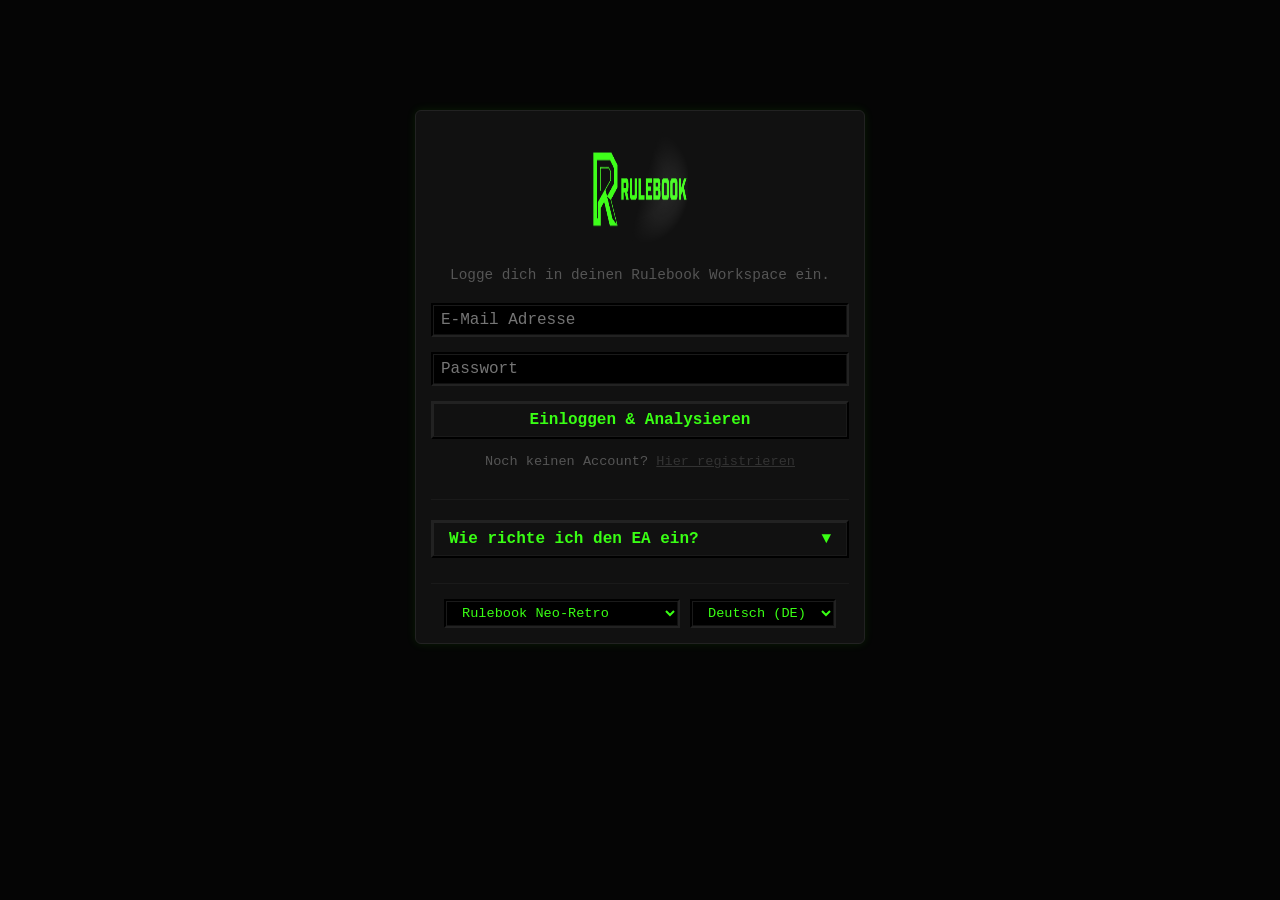
==== index.html @ 0ddef583 "Community Upgrade" ====
<!doctype html>
<html lang="en">
  <head>
    <meta charset="UTF-8" />
    <meta name="viewport" content="width=device-width, initial-scale=1.0" />
    <title>Rulebook AI - Dashboard</title>
    <link rel="icon" type="image/png" href="assets/rulebook_logo_quantum_small.png" />
    <link rel="stylesheet" href="style.css?v=6" />
    <link
      href="https://fonts.googleapis.com/css2?family=Inter:wght@300;400;600;700&display=swap"
      rel="stylesheet"
    />
    <link
      rel="stylesheet"
      href="https://cdn.jsdelivr.net/gh/lipis/flag-icons@7.0.0/css/flag-icons.min.css"
    />
    <script src="https://unpkg.com/@phosphor-icons/web"></script>
    <script src="https://cdn.jsdelivr.net/npm/chart.js"></script>
    <script src="https://cdn.jsdelivr.net/npm/hammerjs@2.0.8"></script>
    <script src="https://cdn.jsdelivr.net/npm/chartjs-plugin-zoom@2.0.1"></script>
  </head>

  <body>
    <div class="app-container">
      <!-- Master Account Login / Setup Screen -->
      <div id="login-screen" class="glass-panel active">
        <div class="logo">
          <img id="login-logo" src="logo.png" width="96" height="96" alt="Rulebook Logo" />
        </div>

        <div id="master-auth-forms">
          <!-- Login Form -->
          <div id="login-form-view">
            <p class="subtitle" data-i18n="master_login_sub">
              Login to your Rulebook Workspace.
            </p>
            <div class="input-group">
              <input
                type="email"
                id="login-email"
                placeholder="Email Address"
                data-i18n-placeholder="email_ph"
                autocomplete="email"
              />
              <input
                type="password"
                id="login-password"
                placeholder="Password"
                data-i18n-placeholder="password_ph"
                autocomplete="current-password"
              />
              <button id="master-login-btn" data-i18n="login_btn">
                Login to Workspace
              </button>
            </div>
            <p
              style="
                text-align: center;
                margin-top: 15px;
                font-size: 0.85rem;
                color: var(--text-muted);
              "
            >
              <span data-i18n="no_account">Don't have an account?</span>
              <a
                href="#"
                id="show-register-link"
                style="color: var(--primary-hover); text-decoration: underline"
                data-i18n="register_link"
                >Register here</a
              >
            </p>
          </div>

          <!-- Register Form -->
          <div id="register-form-view" class="hidden">
            <p class="subtitle" data-i18n="master_register_sub">
              Create your Rulebook Workspace.
            </p>
            <div class="input-group">
              <input
                type="email"
                id="reg-email"
                placeholder="Email Address"
                data-i18n-placeholder="email_ph"
                autocomplete="email"
              />
              <input
                type="password"
                id="reg-password"
                placeholder="Password"
                data-i18n-placeholder="password_ph"
                autocomplete="new-password"
              />
              <button id="master-register-btn" data-i18n="register_btn">
                Create Workspace
              </button>
            </div>
            <p
              style="
                text-align: center;
                margin-top: 15px;
                font-size: 0.85rem;
                color: var(--text-muted);
              "
            >
              <span data-i18n="have_account">Already have an account?</span>
              <a
                href="#"
                id="show-login-link"
                style="color: var(--primary-hover); text-decoration: underline"
                data-i18n="login_link"
                >Login here</a
              >
            </p>
          </div>

          <div id="login-error" class="error-msg hidden"></div>
        </div>

        <!-- Setup Guide Accordion -->
        <div
          class="setup-accordion"
          style="
            margin-top: 30px;
            text-align: left;
            border-top: 1px solid var(--border-dark);
            padding-top: 20px;
          "
        >
          <button
            type="button"
            id="setup-accordion-btn"
            class="secondary-btn"
            style="
              width: 100%;
              display: flex;
              justify-content: space-between;
              align-items: center;
            "
          >
            <span data-i18n="setup_btn">How to Setup & Get the EA</span>
            <span id="setup-caret">▼</span>
          </button>
          <div
            id="setup-accordion-content"
            class="hidden"
            style="
              margin-top: 15px;
              font-size: 0.9rem;
              color: var(--text-muted);
              line-height: 1.6;
              background: var(--input-bg);
              color: var(--input-text);
              padding: 15px;
              border: 2px solid var(--border-darker);
            "
          >
            <ol
              style="
                padding-left: 20px;
                margin-bottom: 20px;
                display: flex;
                flex-direction: column;
                gap: 8px;
              "
            >
              <li data-i18n="setup_step1">
                Download the Rulebook Exporter EA from MQL5 Market.
              </li>
              <li data-i18n="setup_step2">
                Attach it to ONE chart in your MetaTrader 5 terminal.
              </li>
              <li data-i18n="setup_step3">
                Enter your chosen Username & Password in the EA inputs and click
                OK.
              </li>
              <li data-i18n="setup_step4">
                Use the same credentials here to log in and analyze your
                performance!
              </li>
            </ol>
            <a
              href="https://www.mql5.com/en/market/product/186212?source=Site+Profile+Seller"
              target="_blank"
              class="primary-btn"
              style="
                text-decoration: none;
                display: flex;
                align-items: center;
                justify-content: center;
                width: 100%;
                box-sizing: border-box;
                gap: 8px;
              "
              data-i18n="mql5_link"
            >
              <i class="ph-fill ph-download-simple"></i> Get Rulebook on MQL5
            </a>
          </div>
        </div>

        <!-- Language Selector & Theme Selector at the bottom of login panel -->
        <div
          id="login-lang-container"
          style="
            margin-top: 25px;
            text-align: center;
            border-top: 1px solid var(--border-dark);
            padding-top: 15px;
            display: flex;
            justify-content: center;
            align-items: center;
            gap: 10px;
          "
        >
          <select
            class="theme-select profile-select"
            style="
              width: auto;
              padding: 4px 12px;
              font-size: 0.85rem;
              cursor: pointer;
            "
          >
            <option value="neo-retro">Rulebook Neo-Retro</option>
            <option value="win95">Windows 95 Classic</option>
            <option value="modern-dark">Modern Dark (Prop Firm)</option>
            <option value="modern-light">Modern Light</option>
            <option value="quantum">Quantum</option>
          </select>
          <select
            id="login-lang"
            class="profile-select"
            style="
              width: auto;
              padding: 4px 12px;
              font-size: 0.85rem;
              cursor: pointer;
            "
          >
            <option value="de">Deutsch (DE)</option>
            <option value="en">English (EN)</option>
            <option value="es">Español (ES)</option>
            <option value="tr">Türkçe (TR)</option>
          </select>
        </div>
      </div>

      <!-- Main Dashboard -->
      <div id="dashboard" class="dashboard hidden">
        <div class="dashboard-wrapper">
          <!-- Sidebar Navigation -->
          <aside class="sidebar glass-panel" id="sidebar">
            <div class="sidebar-header">
              <div class="logo-area">
                <img
                  src="assets/logo-purple-yellow.png"
                  alt="Rulebook Logo"
                  class="logo-expanded"
                />
                <img
                  src="assets/logo-purple-yellow-small.png"
                  alt="Rulebook Logo Small"
                  class="logo-collapsed"
                />
              </div>
              <button
                id="sidebar-toggle"
                class="sidebar-toggle-btn"
                title="Toggle Sidebar"
              >
                <i class="ph ph-bold ph-caret-double-left"></i>
              </button>
            </div>

            <nav class="sidebar-nav">
              <a
                href="#"
                class="sidebar-nav-item active"
                data-tab="tab-dashboard"
              >
                <i class="ph ph-chart-line"></i>
                <span class="nav-text" data-i18n="nav_dashboard"
                  >Dashboard</span
                >
              </a>
              <a href="#" class="sidebar-nav-item" data-tab="tab-journal">
                <i class="ph ph-calendar"></i>
                <span class="nav-text" data-i18n="nav_journal">Journal</span>
              </a>
              <a href="#" class="sidebar-nav-item" data-tab="tab-trades">
                <i class="ph ph-briefcase"></i>
                <span class="nav-text" data-i18n="nav_trades">Trades</span>
              </a>
              <a href="#" class="sidebar-nav-item" data-tab="tab-tags">
                <i class="ph ph-warning-octagon"></i>
                <span class="nav-text" data-i18n="nav_tags">Trading-Analyse</span>
              </a>
              <a href="#" class="sidebar-nav-item" data-tab="tab-calendar">
                <i class="ph ph-calendar-blank"></i>
                <span class="nav-text" data-i18n="nav_calendar">Calendar</span>
              </a>
              <a href="#" class="sidebar-nav-item" data-tab="tab-community" style="position: relative;">
                <i class="ph ph-users"></i>
                <span class="nav-text" data-i18n="nav_community"
                  >Community</span
                >
                <span id="sidebar-notification-dot" style="display: none; position: absolute; top: 6px; left: 22px; width: 8px; height: 8px; border-radius: 50%; background: #ef4444;"></span>
              </a>
              <a href="#" class="sidebar-nav-item" data-tab="tab-psychology">
                <i class="ph ph-lightbulb"></i>
                <span class="nav-text" data-i18n="nav_psychology">Psychologie</span>
              </a>
              <a href="#" class="sidebar-nav-item" data-tab="tab-coach">
                <i class="ph ph-brain"></i>
                <span class="nav-text" data-i18n="nav_coach">AI Coach</span>
              </a>
              <a href="#" class="sidebar-nav-item" data-tab="tab-prop">
                <i class="ph ph-trophy"></i>
                <span class="nav-text" data-i18n="nav_prop">Prop Challenge</span>
              </a>
            </nav>

            <div class="sidebar-footer">
              <!-- Account select -->
              <div class="sidebar-settings-group">
                <select
                  id="account-switcher"
                  class="profile-select"
                  style="padding: 6px"
                >
                  <!-- Options generated dynamically -->
                </select>
                <button
                  id="delete-account-btn"
                  class="secondary-btn"
                  style="
                    padding: 6px 10px;
                    border-color: #ef4444;
                    color: #ef4444;
                  "
                  title="Delete current account"
                >
                  🗑️
                </button>
              </div>

              <!-- Theme & Lang -->
              <div class="sidebar-settings-group">
                <select
                  class="theme-select profile-select"
                  style="padding: 6px"
                >
                  <option value="neo-retro">Neo-Retro</option>
                  <option value="win95">Win95 Classic</option>
                  <option value="modern-dark">Modern Dark</option>
                  <option value="modern-light">Modern Light</option>
                  <option value="quantum">Quantum</option>
                </select>
                <select
                  id="global-lang"
                  class="profile-select"
                  style="padding: 6px"
                >
                  <option value="de">DE</option>
                  <option value="en">EN</option>
                  <option value="tr">TR</option>
                  <option value="es">ES</option>
                </select>
              </div>

              <!-- Focus & Reset -->
              <div class="sidebar-settings-group">
                <button
                  id="focus-btn"
                  style="
                    flex: 1;
                    padding: 5px;
                    border: 1px solid rgba(168, 85, 247, 0.2);
                    background: transparent;
                    color: #a855f7;
                    border-radius: 4px;
                    display: flex;
                    align-items: center;
                    justify-content: center;
                    gap: 4px;
                    cursor: pointer;
                    font-size: 0.75rem;
                    box-shadow: none;
                  "
                  title="Focus Mode"
                >
                  <i class="ph ph-sparkle"></i>
                  <span class="sidebar-btn-text" data-i18n="focus_btn"
                    >Focus Mode</span
                  >
                </button>
                <button
                  id="reset-btn"
                  style="
                    flex: 1;
                    padding: 5px;
                    border: 1px solid rgba(239, 68, 68, 0.2);
                    background: transparent;
                    color: #ef4444;
                    border-radius: 4px;
                    display: flex;
                    align-items: center;
                    justify-content: center;
                    gap: 4px;
                    cursor: pointer;
                    font-size: 0.75rem;
                    box-shadow: none;
                  "
                  title="Reset Dashboard"
                >
                  <i class="ph ph-warning"></i>
                  <span class="sidebar-btn-text" data-i18n="reset_btn"
                    >Reset</span
                  >
                </button>
              </div>

              <button
                id="logout-btn"
                class="secondary-btn sidebar-logout"
                style="
                  display: flex;
                  align-items: center;
                  justify-content: center;
                  gap: 8px;
                "
              >
                <i class="ph ph-plugs"></i>
                <span class="logout-text" data-i18n="disconnect_btn"
                  >Logout</span
                >
              </button>
            </div>
          </aside>

          <!-- Main Content Area -->
          <div class="main-content" id="main-content">
            <header class="top-bar">
              <div class="top-bar-left">
                <!-- Timeframe Filter -->
                <div
                  class="filter-group"
                  id="timeframe-filters"
                  style="margin-bottom: 0"
                >
                  <button
                    class="filter-btn"
                    data-timeframe="today"
                    data-i18n="filter_today"
                  >
                    Heute
                  </button>
                  <button
                    class="filter-btn"
                    data-timeframe="yesterday"
                    data-i18n="filter_yesterday"
                  >
                    Gestern
                  </button>
                  <button
                    class="filter-btn"
                    data-timeframe="week"
                    data-i18n="filter_week"
                  >
                    Diese Woche
                  </button>
                  <button
                    class="filter-btn active"
                    data-timeframe="month"
                    data-i18n="filter_month"
                  >
                    Diesen Monat
                  </button>
                </div>

                <select
                  id="month-selector"
                  class="profile-select"
                  style="width: auto; padding: 6px 10px"
                >
                  <!-- Options generated dynamically -->
                </select>
              </div>

              <div class="top-bar-right">
                <button
                  id="focus-btn-exit"
                  class="secondary-btn"
                  style="
                    display: none;
                    padding: 6px 12px;
                    border-color: #a855f7;
                    color: #a855f7;
                  "
                >
                  <i class="ph ph-sparkle"></i>
                  <span data-i18n="focus_btn">Focus Mode</span>
                </button>
              </div>
            </header>

            <!-- News Ticker (Focus Mode) -->
            <div id="news-ticker-panel" class="news-ticker-panel">
              <div class="news-ticker-title" style="display: flex; align-items: center; justify-content: space-between; gap: 10px;">
                <div style="display: flex; align-items: center; gap: 8px;">
                  <i class="ph ph-globe-hemisphere-west"></i>
                  <span data-i18n="ticker_title">Market Ticker</span>
                </div>
                <i class="ph ph-faders" id="ticker-filter-btn" style="cursor: pointer; font-size: 1.1rem; color: var(--text-muted); transition: color 0.3s;" title="Ticker Settings" onmouseover="this.style.color='var(--text-main)'" onmouseout="this.style.color='var(--text-muted)'"></i>
              </div>
              <div
                style="
                  flex: 1;
                  min-width: 0;
                  overflow: hidden;
                  display: flex;
                  align-items: center;
                "
              >
                <div class="news-ticker-content" id="news-ticker-content">
                  <!-- Populated by JS -->
                </div>
              </div>
            </div>

            <!-- Focus Mode KPIs (Visible only in Focus Mode) -->
            <div class="kpi-row focus-only" id="focus-kpi-row">
              <div class="kpi-card glass-panel">
                <h3 data-i18n="kpi_hold_win" style="font-size: 0.85rem">
                  Avg Hold (Win)
                </h3>
                <p
                  id="focus-kpi-hold-win"
                  class="kpi-value positive"
                  style="font-size: 1.2rem"
                >
                  0m
                </p>
              </div>
              <div class="kpi-card glass-panel">
                <h3 data-i18n="kpi_hold_loss" style="font-size: 0.85rem">
                  Avg Hold (Loss)
                </h3>
                <p
                  id="focus-kpi-hold-loss"
                  class="kpi-value negative"
                  style="font-size: 1.2rem"
                >
                  0m
                </p>
              </div>
              <div class="kpi-card glass-panel">
                <h3 data-i18n="kpi_avg_win" style="font-size: 0.85rem">
                  Avg Win
                </h3>
                <p
                  id="focus-kpi-avg-win"
                  class="kpi-value positive"
                  style="font-size: 1.2rem"
                >
                  $0.00
                </p>
              </div>
              <div class="kpi-card glass-panel">
                <h3 data-i18n="kpi_avg_loss" style="font-size: 0.85rem">
                  Avg Loss
                </h3>
                <p
                  id="focus-kpi-avg-loss"
                  class="kpi-value negative"
                  style="font-size: 1.2rem"
                >
                  $0.00
                </p>
              </div>
              <div
                class="kpi-card glass-panel"
                style="
                  display: flex;
                  flex-direction: column;
                  justify-content: center;
                "
              >
                <h3 style="font-size: 0.9rem; color: var(--success)">
                  <i class="ph ph-trend-up"></i>
                  <span data-i18n="kpi_best_day">Best Day</span>
                </h3>
                <p
                  id="focus-kpi-best-day"
                  class="kpi-value positive"
                  style="font-size: 1.2rem; margin: 0"
                >
                  -
                </p>
              </div>
              <div
                class="kpi-card glass-panel"
                style="
                  display: flex;
                  flex-direction: column;
                  justify-content: center;
                "
              >
                <h3 style="font-size: 0.9rem; color: var(--danger)">
                  <i class="ph ph-trend-down"></i>
                  <span data-i18n="kpi_worst_day">Worst Day</span>
                </h3>
                <p
                  id="focus-kpi-worst-day"
                  class="kpi-value negative"
                  style="font-size: 1.2rem; margin: 0"
                >
                  -
                </p>
              </div>
            </div>

            <div class="tab-container">
              <!-- TAB: DASHBOARD -->
              <div id="tab-dashboard" class="tab-content active">
                <div class="dashboard-grid">
                  <!-- KPIs Row 1 -->
                  <div class="kpi-row">
                    <div class="kpi-card glass-panel">
                      <h3 data-i18n="kpi_profit">Net Profit</h3>
                      <p id="kpi-profit" class="kpi-value positive">$0.00</p>
                    </div>
                    <div class="kpi-card glass-panel">
                      <h3 data-i18n="kpi_gain">Gain %</h3>
                      <p id="kpi-gain" class="kpi-value positive">0.00%</p>
                    </div>
                    <div class="kpi-card glass-panel">
                      <h3 data-i18n="kpi_winrate">Win Rate</h3>
                      <p id="kpi-winrate" class="kpi-value">0%</p>
                    </div>
                    <div class="kpi-card glass-panel">
                      <h3 data-i18n="kpi_trades">Total Trades</h3>
                      <p id="kpi-trades" class="kpi-value">0</p>
                    </div>
                    <div class="kpi-card glass-panel">
                      <h3 data-i18n="kpi_pf">Profit Factor</h3>
                      <p id="kpi-pf" class="kpi-value">0.00</p>
                    </div>
                    <div class="kpi-card glass-panel">
                      <h3 data-i18n="kpi_avg_win_loss">Ø Gewinn / Verlust</h3>
                      <p class="kpi-value" style="display: flex; gap: 6px; justify-content: center; flex-wrap: wrap;">
                        <span id="kpi-avg-win" class="positive">$0.00</span>
                        <span style="color: var(--text-muted); font-weight: normal;">/</span>
                        <span id="kpi-avg-loss" class="negative">$0.00</span>
                      </p>
                    </div>
                    <div class="kpi-card glass-panel">
                      <h3 data-i18n="kpi_drawdown">Max Drawdown</h3>
                      <p id="kpi-drawdown" class="kpi-value negative">$0.00</p>
                    </div>
                  </div>
                  <!-- KPIs Row 2 -->
                  <div class="kpi-row">
                    <div class="kpi-card glass-panel">
                      <h3 data-i18n="kpi_edge" style="font-size: 0.85rem">
                        Long vs. Short
                      </h3>
                      <p
                        id="kpi-edge"
                        class="kpi-value"
                        style="font-size: 1.2rem"
                      >
                        -
                      </p>
                    </div>
                    <div class="kpi-card glass-panel">
                      <h3 data-i18n="kpi_hold_win" style="font-size: 0.85rem">
                        Avg Hold (Win)
                      </h3>
                      <p
                        id="kpi-hold-win"
                        class="kpi-value positive"
                        style="font-size: 1.2rem"
                      >
                        0m
                      </p>
                    </div>
                    <div class="kpi-card glass-panel">
                      <h3 data-i18n="kpi_hold_loss" style="font-size: 0.85rem">
                        Avg Hold (Loss)
                      </h3>
                      <p
                        id="kpi-hold-loss"
                        class="kpi-value negative"
                        style="font-size: 1.2rem"
                      >
                        0m
                      </p>
                    </div>
                    <div
                      class="kpi-card glass-panel"
                      style="
                        display: flex;
                        flex-direction: column;
                        justify-content: center;
                      "
                    >
                      <h3 style="font-size: 0.9rem; color: var(--success)">
                        <i class="ph ph-trend-up"></i>
                        <span data-i18n="kpi_best_day">Best Day</span>
                      </h3>
                      <p
                        id="kpi-best-day"
                        class="kpi-value positive"
                        style="font-size: 1.2rem; margin: 0"
                      >
                        -
                      </p>
                    </div>
                    <div
                      class="kpi-card glass-panel"
                      style="
                        display: flex;
                        flex-direction: column;
                        justify-content: center;
                      "
                    >
                      <h3 style="font-size: 0.9rem; color: var(--danger)">
                        <i class="ph ph-trend-down"></i>
                        <span data-i18n="kpi_worst_day">Worst Day</span>
                      </h3>
                      <p
                        id="kpi-worst-day"
                        class="kpi-value negative"
                        style="font-size: 1.2rem; margin: 0"
                      >
                        -
                      </p>
                    </div>
                    <div class="kpi-card glass-panel">
                      <h3 data-i18n="kpi_sl_shift" style="font-size: 0.85rem">
                        SL-Verschiebung
                      </h3>
                      <p
                        id="kpi-sl-shift"
                        class="kpi-value"
                        style="font-size: 1.2rem"
                      >
                        0
                      </p>
                    </div>
                    <div
                      class="kpi-card glass-panel"
                      style="
                        display: flex;
                        flex-direction: column;
                        justify-content: center;
                        position: relative;
                      "
                      title="Revenge Trades (< 15 mins nach Verlust)"
                    >
                      <h3 style="font-size: 0.9rem; color: #ef4444">
                        <i class="ph ph-fire"></i>
                        <span data-i18n="tilt_title">Tilt-Meter</span>
                      </h3>
                      <p
                        id="kpi-revenge"
                        class="kpi-value negative"
                        style="font-size: 1.2rem; margin: 0; color: #ef4444;"
                      >
                        0
                      </p>
                      <p id="kpi-discipline" style="font-size: 0.75rem; color: #10b981; margin: 5px 0 0 0;">
                        Disziplin: 100%
                      </p>
                    </div>
                  </div>
                  <!-- Market Time Zone View -->
                  <div class="glass-panel" style="margin-bottom: 20px">
                    <div
                      style="
                        display: flex;
                        justify-content: space-between;
                        align-items: center;
                        margin-bottom: 12px;
                      "
                    >
                      <h3
                        style="
                          margin: 0;
                          font-size: 0.95rem;
                          display: flex;
                          align-items: center;
                          gap: 8px;
                        "
                      >
                        <i class="ph ph-clock"></i>
                        <span>Market Sessions & Timezones</span>
                      </h3>
                      <span
                        id="utc-clock-label"
                        style="
                          font-size: 0.8rem;
                          color: var(--text-muted);
                          font-family: monospace;
                        "
                        >Local: --:--:--</span
                      >
                    </div>
                    <div
                      class="market-sessions-grid"
                      id="market-sessions-container"
                    >
                      <!-- Populated dynamically by JS -->
                    </div>
                  </div>

                  <!-- Weekly AI Report -->
                  <div
                    id="weekly-report-panel"
                    class="glass-panel"
                    style="padding: 20px; margin-bottom: 20px; display: none;"
                  >
                    <div
                      style="display: flex; align-items: center; justify-content: space-between; margin-bottom: 8px; flex-wrap: wrap; gap: 8px;"
                    >
                      <h3 style="margin: 0; display: flex; align-items: center; gap: 8px;">
                        <i class="ph ph-sparkle" style="color: var(--accent-color);"></i>
                        <span data-i18n="weekly_report_title">Dein Wochenrückblick</span>
                      </h3>
                      <div style="display: flex; align-items: center; gap: 10px;">
                        <span id="weekly-report-meta" style="font-size: 0.78rem; color: var(--text-muted);"></span>
                        <button
                          id="weekly-report-regen-btn"
                          class="secondary-btn"
                          style="padding: 4px 10px; font-size: 0.78rem;"
                          data-i18n="weekly_report_regen_btn"
                        >
                          <i class="ph ph-arrow-clockwise"></i> Neu generieren
                        </button>
                      </div>
                    </div>
                    <p id="weekly-report-text" style="font-size: 0.92rem; color: var(--text-main); line-height: 1.6; margin: 0;"></p>
                  </div>

                  <!-- Automatic News Correlation -->
                  <div
                    id="news-correlation-panel"
                    class="glass-panel"
                    style="padding: 20px; margin-bottom: 20px; display: none;"
                  >
                    <h3 style="margin-bottom: 8px; display: flex; align-items: center; gap: 8px;">
                      <i class="ph ph-newspaper" style="color: var(--accent-color);"></i>
                      <span data-i18n="news_corr_title">News-Korrelation</span>
                    </h3>
                    <p id="news-correlation-text" style="font-size: 0.92rem; color: var(--text-main); line-height: 1.6; margin: 0;"></p>
                  </div>

                  <!-- Data Row 1 (Charts) -->
                  <div
                    id="equity-curve-row"
                    style="
                      display: grid;
                      grid-template-columns: 1fr;
                      gap: 20px;
                      margin-bottom: 20px;
                    "
                    class="charts-row"
                  >
                    <!-- Main Chart -->
                    <div
                      class="chart-container glass-panel"
                      style="margin-bottom: 0"
                    >
                      <h3 data-i18n="chart_title">Equity Curve</h3>
                      <div
                        style="position: relative; width: 100%; height: 350px"
                      >
                        <canvas id="equityChart"></canvas>
                      </div>
                    </div>
                  </div>
                  <!-- Data Row 2 (Analysis) -->
                  <div
                    id="analysis-row"
                    style="
                      display: grid;
                      grid-template-columns: 2fr 1.5fr 1fr;
                      gap: 20px;
                      margin-bottom: 20px;
                    "
                    class="charts-row"
                  >
                    <!-- Profit Heatmap -->
                    <div
                      class="glass-panel heatmap-container"
                      style="padding: 20px; margin-bottom: 0"
                    >
                      <h3 style="margin-bottom: 5px">
                        <i class="ph ph-map-trifold"></i>
                        <span data-i18n="heatmap_title">Profit Heatmap</span>
                      </h3>
                      <p
                        style="
                          font-size: 0.85rem;
                          color: var(--text-muted);
                          margin-bottom: 15px;
                        "
                        data-i18n="heatmap_sub"
                      >
                        Wann verdienst du am meisten?
                      </p>
                      <div id="heatmap-grid" class="heatmap-grid">
                        <!-- JS will populate this -->
                      </div>
                    </div>

                    <!-- Symbol Performance -->
                    <div
                      class="chart-container glass-panel"
                      style="margin-bottom: 0"
                    >
                      <h3 data-i18n="chart_symbols" style="margin-bottom: 15px">
                        <i class="ph ph-pie-chart"></i> Symbol Performance
                      </h3>
                      <div
                        style="position: relative; width: 100%; height: 350px"
                      >
                        <canvas id="symbolChart"></canvas>
                      </div>
                    </div>

                    <!-- Tilt-Meter & Kill-Switch -->
                    <div
                      class="glass-panel"
                      style="
                        padding: 20px;
                        display: flex;
                        flex-direction: column;
                        gap: 20px;
                        margin-bottom: 0;
                      "
                    >
                      <div>
                        <h3 style="color: #f59e0b; margin-bottom: 5px">
                          <i class="ph ph-shield-check"></i>
                          <span data-i18n="killswitch_title">Kill-Switch</span>
                        </h3>
                        <p
                          style="
                            font-size: 0.85rem;
                            color: var(--text-muted);
                            margin-bottom: 10px;
                          "
                          data-i18n="killswitch_sub"
                        >
                          EA blockiert Trades bei Tagesverlust-Limit
                        </p>
                        <div
                          style="display: flex; align-items: center; gap: 15px"
                        >
                          <label class="switch">
                            <input type="checkbox" id="kill-switch-toggle" />
                            <span class="slider round"></span>
                          </label>
                          <div
                            style="display: flex; align-items: center; gap: 5px"
                          >
                            <span
                              style="font-size: 0.9rem"
                              data-i18n="limit_lbl"
                              >Limit: €</span
                            >
                            <input
                              type="number"
                              id="kill-switch-limit"
                              class="profile-select"
                              style="width: 80px; padding: 5px"
                              value="150"
                              min="0"
                            />
                          </div>
                        </div>

                        <div style="margin-top: 15px;">
                          <button
                            id="kill-switch-save"
                            class="secondary-btn"
                            style="padding: 5px 10px; font-size: 0.8rem"
                            data-i18n="save_btn"
                          >
                            Save
                          </button>
                        </div>
                      </div>
                    </div>
                  </div>
                  <!-- Strategy Definitions Panel -->
                  <div
                    class="glass-panel"
                    style="margin-bottom: 20px"
                    id="strategy-definitions-panel"
                  >
                    <div
                      style="
                        display: flex;
                        align-items: center;
                        justify-content: space-between;
                        margin-bottom: 15px;
                      "
                    >
                      <h3
                        style="
                          margin: 0;
                          display: flex;
                          align-items: center;
                          gap: 8px;
                        "
                      >
                        <i class="ph ph-compass"></i>
                        <span data-i18n="strategy_title"
                          >STRATEGY DEFINITIONS // SYSTEMS</span
                        >
                      </h3>
                      <button
                        id="add-strategy-btn"
                        class="secondary-btn"
                        style="
                          padding: 6px 14px;
                          font-size: 0.8rem;
                          display: flex;
                          align-items: center;
                          gap: 6px;
                        "
                      >
                        <i class="ph ph-plus"></i>
                        <span data-i18n="strategy_add_btn">+ NEW STRATEGY</span>
                      </button>
                    </div>
                    <div
                      id="strategy-cards-container"
                      style="
                        display: flex;
                        flex-wrap: wrap;
                        gap: 15px;
                        align-items: flex-start;
                        min-height: 60px;
                      "
                    >
                      <!-- Populated by JS -->
                    </div>
                  </div>
                  <!-- Strategy Performance Panel -->
                  <div
                    class="glass-panel"
                    style="margin-bottom: 20px"
                    id="strategy-performance-panel"
                  >
                    <h3
                      style="
                        margin-bottom: 15px;
                        display: flex;
                        align-items: center;
                        gap: 8px;
                      "
                    >
                      <i class="ph ph-chart-bar"></i>
                      <span data-i18n="strategy_perf_title"
                        >STRATEGY PERFORMANCE</span
                      >
                    </h3>
                    <div
                      id="strategy-perf-container"
                      style="
                        display: grid;
                        grid-template-columns: repeat(
                          auto-fill,
                          minmax(200px, 1fr)
                        );
                        gap: 12px;
                      "
                    >
                      <!-- Populated by JS -->
                    </div>
                  </div>
                </div>
              </div>

              <!-- TAB: JOURNAL -->
              <div id="tab-journal" class="tab-content">
                <div class="dashboard-grid">
                  <!-- Data Row 4 (Calendar & Monthly) -->
                  <div
                    id="calendar-monthly-row"
                    style="
                      display: grid;
                      grid-template-columns: 1fr 1fr;
                      gap: 20px;
                      margin-bottom: 20px;
                    "
                    class="charts-row"
                  >
                    <!-- Daily Performance Calendar -->
                    <div class="glass-panel" style="margin-bottom: 0">
                      <div
                        style="
                          display: flex;
                          justify-content: space-between;
                          margin-bottom: 15px;
                          align-items: center;
                        "
                      >
                        <h3 style="margin: 0">
                          <i class="ph ph-calendar"></i>
                          <span data-i18n="daily_perf_title"
                            >DAILY PERFORMANCE</span
                          >
                        </h3>
                      </div>
                      <div
                        style="
                          text-align: center;
                          margin-bottom: 15px;
                          font-weight: bold;
                          font-size: 1.1rem;
                          letter-spacing: 1px;
                          text-transform: uppercase;
                        "
                        id="cal-month-title"
                      >
                        MONTH 202X
                      </div>
                      <div id="daily-calendar-container">
                        <!-- JS will populate -->
                      </div>
                    </div>

                    <!-- Monthly Overview -->
                    <div class="glass-panel" style="margin-bottom: 0">
                      <div
                        style="
                          display: flex;
                          justify-content: space-between;
                          margin-bottom: 15px;
                          align-items: center;
                        "
                      >
                        <h3 style="margin: 0">
                          <i class="ph ph-calendar-blank"></i>
                          <span data-i18n="monthly_over_title"
                            >MONTHLY OVERVIEW</span
                          >
                        </h3>
                      </div>
                      <div
                        id="monthly-overview-container"
                        style="
                          overflow: hidden;
                          height: 460px;
                          padding-right: 5px;
                        "
                      >
                        <!-- JS will populate -->
                      </div>
                    </div>
                  </div>

                  <!-- Mood vs Performance -->
                  <div
                    id="mood-perf-panel"
                    class="glass-panel"
                    style="margin-bottom: 20px; display: none;"
                  >
                    <h3 style="margin-bottom: 15px;">
                      <i class="ph ph-brain"></i>
                      <span data-i18n="mood_perf_title">Stimmung &amp; Performance</span>
                    </h3>
                    <p style="font-size: 0.82rem; color: var(--text-muted); margin-bottom: 12px;" data-i18n="mood_perf_sub">
                      Durchschnittliches Tagesergebnis, aufgeschlüsselt nach der Stimmung, die du im Mental Journal eingetragen hast.
                    </p>
                    <div id="mood-perf-list"></div>
                  </div>

                  <!-- Daily Stats Table -->
                  <div
                    id="daily-stats-panel"
                    class="glass-panel table-container"
                    style="margin-bottom: 20px"
                  >
                    <h3
                      style="
                        margin-bottom: 15px;
                        display: flex;
                        align-items: center;
                        gap: 8px;
                      "
                    >
                      <i class="ph ph-calendar-check"></i>
                      <span data-i18n="daily_stats_title"
                        >Daily Statistics</span
                      >
                    </h3>
                    <div style="overflow-x: auto">
                      <table
                        id="daily-stats-table"
                        style="
                          width: 100%;
                          text-align: left;
                          white-space: nowrap;
                        "
                      >
                        <thead>
                          <tr>
                            <th data-i18n="th_date">Date</th>
                            <th data-i18n="th_profit">Profit</th>
                            <th data-i18n="th_gain">% Gain</th>
                            <th data-i18n="th_pf">Profit Factor</th>
                            <th data-i18n="th_trades">Trades</th>
                            <th data-i18n="th_winrate">Win Rate</th>
                            <th data-i18n="th_avg_win">Avg Win</th>
                            <th data-i18n="th_avg_loss">Avg Loss</th>
                            <th data-i18n="th_max_win">Max Win</th>
                            <th data-i18n="th_max_loss">Max Loss</th>
                            <th data-i18n="th_commission">Commission</th>
                            <th data-i18n="th_ls">L / S</th>
                            <th
                              data-i18n="th_journal"
                              style="text-align: center"
                            >
                              Journal
                            </th>
                          </tr>
                        </thead>
                        <tbody>
                          <!-- Populated by JS -->
                        </tbody>
                      </table>
                    </div>
                  </div>
                </div>
              </div>

              <!-- TAB: TRADES -->
              <div id="tab-trades" class="tab-content">
                <div class="dashboard-grid">
                  <!-- Recent Trades Table -->
                  <div
                    id="recent-trades-panel"
                    class="glass-panel table-container"
                    style="margin-bottom: 20px"
                  >
                    <div
                      style="
                        display: flex;
                        justify-content: space-between;
                        align-items: center;
                        margin-bottom: 15px;
                        flex-wrap: wrap;
                        gap: 10px;
                      "
                    >
                      <h3
                        style="
                          margin: 0;
                          display: flex;
                          align-items: center;
                          gap: 8px;
                        "
                      >
                        <i class="ph ph-list-dashes"></i>
                        <span data-i18n="trades_title"
                          >Recent Trades &amp; Tags</span
                        >
                      </h3>
                      <div
                        id="trades-pagination"
                        style="display: flex; gap: 5px; align-items: center"
                      ></div>
                      <div
                        style="display: flex; align-items: center; gap: 10px"
                      >
                        <span
                          id="trades-selected-date-label"
                          style="
                            font-size: 0.85rem;
                            color: var(--text-muted);
                            display: none;
                          "
                        ></span>
                        <select
                          id="trades-limit-select"
                          class="profile-select"
                          style="
                            width: auto;
                            padding: 5px 10px;
                            font-size: 0.85rem;
                            height: 32px;
                          "
                        >
                          <option value="10">10</option>
                          <option value="12">12</option>
                          <option value="25">25</option>
                          <option value="50">50</option>
                          <option value="100">100</option>
                        </select>
                        <button
                          id="trades-calendar-btn"
                          class="secondary-btn"
                          style="
                            padding: 5px 12px;
                            font-size: 0.85rem;
                            display: flex;
                            align-items: center;
                            gap: 6px;
                          "
                        >
                          <i class="ph ph-calendar-dots"></i>
                          <span data-i18n="filter_date_lbl">Filter Tag</span>
                        </button>
                        <button
                          id="clear-trades-date-btn"
                          class="secondary-btn"
                          style="
                            padding: 5px 10px;
                            font-size: 0.8rem;
                            display: none;
                            align-items: center;
                            gap: 5px;
                          "
                        >
                          <i class="ph ph-x"></i>
                          <span data-i18n="clear_btn">Reset</span>
                        </button>
                      </div>
                    </div>

                    <table
                      id="trades-table"
                      style="width: 100%; text-align: left"
                    >
                      <thead
                        style="
                          border-bottom: 1px solid rgba(255, 255, 255, 0.1);
                        "
                      >
                        <tr>
                          <th style="padding: 10px 8px; text-align: left; font-weight: bold;" data-i18n="th_date">Datum</th>
                          <th style="padding: 10px 8px; text-align: left; font-weight: bold;" data-i18n="th_symbol">Symbol</th>
                          <th style="padding: 10px 8px; text-align: left; font-weight: bold;" data-i18n="th_side">Side</th>
                          <th style="padding: 10px 6px; text-align: center; font-weight: bold; width: 100px; white-space: nowrap;" data-i18n="th_sl_widening">SL-Verschiebung</th>
                          <th style="padding: 10px 8px; text-align: left; font-weight: bold;" data-i18n="th_profit">Profit</th>
                          <th style="padding: 10px 8px; text-align: left; font-weight: bold;" data-i18n="th_commission">Commission</th>
                          <th style="padding: 10px 8px; text-align: left; font-weight: bold;" data-i18n="th_close">Close Time</th>
                          <th style="padding: 10px 8px; text-align: left; font-weight: bold;" data-i18n="th_strategy">Strategy</th>
                          <th style="padding: 10px 8px; text-align: left; font-weight: bold;" data-i18n="th_charts">Charts</th>
                          <th style="padding: 10px 8px; text-align: left; font-weight: bold;" data-i18n="th_note">Tag / Note</th>
                        </tr>
                      </thead>
                      <tbody>
                        <!-- Populated by JS -->
                      </tbody>
                    </table>
                  </div>
                </div>
              </div>

              <!-- TAB: FEHLERANALYSE -->
              <div id="tab-tags" class="tab-content">
                <div class="content-header" style="margin-bottom: 20px">
                  <h2 style="margin: 0; font-size: 1.5rem" data-i18n="tag_analyzer_title">Trading-Analyse</h2>
                  <p style="margin: 5px 0 0 0; color: var(--text-muted)">
                    Kritischer Blick auf deine Trades und Muster.
                  </p>
                </div>
                <div class="dashboard-grid">
                  <div
                    class="glass-panel"
                    style="margin-bottom: 20px; padding: 25px"
                  >
                    <div
                      style="
                        display: flex;
                        justify-content: space-between;
                        align-items: center;
                        margin-bottom: 15px;
                        flex-wrap: wrap;
                        gap: 10px;
                      "
                    >
                      <h3
                        style="
                          margin: 0;
                          display: flex;
                          align-items: center;
                          gap: 8px;
                        "
                      >
                        <i class="ph ph-tag"></i>
                        <span data-i18n="tag_analyzer_title">Tag Analyzer</span>
                      </h3>
                    </div>
                    <p
                      style="
                        color: var(--text-muted);
                        font-size: 0.9rem;
                        margin-bottom: 20px;
                      "
                      data-i18n="tag_analyzer_desc"
                    >
                      Analysiere deine Fehler und Setups. Wähle einen Hashtag
                      aus, um die entsprechenden Trades zu filtern und zu
                      überprüfen.
                    </p>

                    <!-- Unique Tags Filter Bar -->
                    <div
                      id="tag-analyzer-bar"
                      style="
                        display: flex;
                        flex-wrap: wrap;
                        gap: 10px;
                        margin-bottom: 25px;
                        min-height: 35px;
                        align-items: center;
                      "
                    >
                      <!-- Populated dynamically by JS -->
                    </div>

                    <!-- Tagged Trades Feed -->
                    <div
                      id="tag-analyzer-feed"
                      style="
                        display: grid;
                        grid-template-columns: repeat(
                          auto-fill,
                          minmax(320px, 1fr)
                        );
                        gap: 20px;
                      "
                    >
                      <!-- Populated dynamically by JS -->
                    </div>
                  </div>
                </div>
              </div>

              <!-- TAB: AI COACH -->
              <div id="tab-coach" class="tab-content">
                <div class="dashboard-grid">
                  <!-- Data Row 3 (AI) -->
                  <div
                    id="ai-coach-row"
                    style="
                      display: grid;
                      grid-template-columns: 1fr;
                      gap: 20px;
                      margin-bottom: 20px;
                    "
                    class="charts-row"
                  >
                    <!-- AI Insights (Phase 4) -->
                    <div
                      class="ai-insights glass-panel"
                      style="margin-bottom: 0"
                    >
                      <div class="ai-header">
                        <i
                          class="ph ph-sparkle"
                          style="color: #a855f7; font-size: 1.2rem"
                        ></i>
                        <h3 data-i18n="ai_title">AI Trading Coach</h3>
                        <span
                          id="ai-limit"
                          class="ai-limit"
                          style="
                            margin-left: auto;
                            font-size: 0.8rem;
                            color: #a855f7;
                          "
                        ></span>
                      </div>

                      <!-- Trader Profile Settings (Moved inside AI Coach panel for UX) -->
                      <div
                        class="profile-settings"
                        style="
                          margin-bottom: 15px;
                          padding: 10px;
                          border: 1px solid var(--border-dark);
                          background: rgba(0, 0, 0, 0.2);
                        "
                      >
                        <div
                          style="
                            display: flex;
                            align-items: center;
                            gap: 10px;
                            margin-bottom: 10px;
                          "
                        >
                          <i
                            class="ph ph-user"
                            style="font-size: 1rem; color: #a855f7"
                          ></i>
                          <span
                            style="color: var(--text-main); font-size: 0.9rem"
                            data-i18n="profile_title"
                            >Trader Profile (Für AI)</span
                          >
                        </div>
                        <div
                          style="display: flex; gap: 10px; align-items: center"
                        >
                          <select
                            id="prof-style"
                            class="profile-select"
                            style="flex: 1; font-size: 0.8rem; padding: 4px"
                          >
                            <option
                              value="Scalper"
                              data-i18n="prof_style_scalper"
                            >
                              Scalper
                            </option>
                            <option
                              value="Day Trader"
                              selected
                              data-i18n="prof_style_day"
                            >
                              Day Trader
                            </option>
                            <option
                              value="Swing Trader"
                              data-i18n="prof_style_swing"
                            >
                              Swing Trader
                            </option>
                          </select>
                          <select
                            id="prof-risk"
                            class="profile-select"
                            style="flex: 1; font-size: 0.8rem; padding: 4px"
                          >
                            <option
                              value="Conservative"
                              data-i18n="prof_risk_cons"
                            >
                              Conservative
                            </option>
                            <option
                              value="Moderate"
                              selected
                              data-i18n="prof_risk_mod"
                            >
                              Moderate Risk
                            </option>
                            <option
                              value="Aggressive"
                              data-i18n="prof_risk_agg"
                            >
                              Aggressive
                            </option>
                          </select>
                        </div>
                        <div
                          class="session-group"
                          id="prof-session-group"
                          style="margin-top: 10px; display: flex; gap: 5px"
                        >
                          <label class="session-pill" style="font-size: 0.75rem"
                            ><input
                              type="checkbox"
                              value="London"
                              class="session-cb"
                            />
                            London</label
                          >
                          <label class="session-pill" style="font-size: 0.75rem"
                            ><input
                              type="checkbox"
                              value="New York"
                              class="session-cb"
                              checked
                            />
                            New York</label
                          >
                          <label class="session-pill" style="font-size: 0.75rem"
                            ><input
                              type="checkbox"
                              value="Asian"
                              class="session-cb"
                            />
                            Asian</label
                          >
                        </div>
                      </div>

                      <div
                        style="
                          margin-bottom: 10px;
                          display: flex;
                          align-items: center;
                          gap: 10px;
                        "
                      >
                        <i
                          class="ph ph-calendar-check"
                          style="color: #a855f7"
                        ></i>
                        <select
                          id="ai-scope"
                          class="profile-select"
                          style="flex: 1; font-size: 0.8rem; padding: 4px"
                        >
                          <option value="month" data-i18n="ai_scope_month">
                            Current Month
                          </option>
                          <option value="week" data-i18n="ai_scope_week">
                            Current Week
                          </option>
                          <option
                            id="ai-scope-day"
                            value="day"
                            data-i18n="ai_scope_day"
                          >
                            Today
                          </option>
                        </select>
                      </div>

                      <div
                        id="ai-controls"
                        style="margin-bottom: 15px; display: flex; gap: 10px"
                      >
                        <button
                          id="ai-btn"
                          class="secondary-btn"
                          style="
                            flex: 1;
                            background: rgba(168, 85, 247, 0.2);
                            border-color: #a855f7;
                            color: #a855f7;
                            font-weight: 600;
                          "
                          data-i18n="ai_btn"
                        >
                          Ask Coach for Analysis
                        </button>
                        <button
                          id="view-archives-btn"
                          class="secondary-btn"
                          style="padding: 0 15px"
                          title="View Archives"
                          data-i18n-title="view_archives_title"
                        >
                          <i class="ph ph-archive"></i>
                        </button>
                      </div>
                      <div id="ai-content" class="ai-content">
                        <p
                          class="ai-placeholder-text"
                          data-i18n="ai_placeholder"
                        >
                          Click the button above to get a harsh but helpful AI
                          analysis of your recent trades.
                        </p>
                      </div>
                    </div>
                  </div>
                </div>
              </div>

              <!-- TAB: CALENDAR -->
              <div id="tab-calendar" class="tab-content">
                <div class="dashboard-grid">
                  <div
                    class="glass-panel"
                    style="
                      margin-bottom: 20px;
                      padding: 25px;
                      height: 80vh;
                      min-height: 600px;
                    "
                  >
                    <h3
                      style="
                        margin-bottom: 20px;
                        display: flex;
                        align-items: center;
                        gap: 8px;
                      "
                    >
                      <i class="ph ph-calendar-blank"></i>
                      <span data-i18n="calendar_title">Economic Calendar</span>
                    </h3>
                    <!-- TradingView Widget BEGIN -->
                    <div
                      class="tradingview-widget-container"
                      id="tv-calendar-container"
                      style="height: calc(100% - 45px); width: 100%"
                    ></div>
                    <!-- TradingView Widget END -->
                  </div>
                </div>
              </div>

              <!-- TAB: COMMUNITY -->
              <div id="tab-community" class="tab-content">
                <div
                  style="
                    display: flex;
                    justify-content: center;
                    max-width: 1050px;
                    margin: 0 auto;
                    gap: 30px;
                  "
                >
                  <!-- Main Feed Column -->
                  <div
                    style="
                      flex: 1;
                      max-width: 600px;
                      border-left: 1px solid var(--border-dark);
                      border-right: 1px solid var(--border-dark);
                      min-height: 100vh;
                    "
                  >
                    <!-- Header -->
                    <div
                      style="
                        padding: 15px 20px;
                        border-bottom: 1px solid var(--border-dark);
                        position: sticky;
                        top: 0;
                        background: var(--bg-color);
                        backdrop-filter: blur(8px);
                        z-index: 10;
                        display: flex;
                        justify-content: space-between;
                        align-items: center;
                      "
                    >
                      <h3
                        style="
                          margin: 0;
                          display: flex;
                          align-items: center;
                          gap: 8px;
                        "
                      >
                        <i class="ph ph-users"></i>
                        <span data-i18n="community_title"
                          >Rulebook Community</span
                        >
                      </h3>
                      <div style="display: flex; align-items: center; gap: 8px;">
                        <div style="position: relative;">
                          <button
                            id="notification-bell-btn"
                            class="secondary-btn"
                            style="
                              padding: 4px 10px;
                              font-size: 0.9rem;
                              display: flex;
                              align-items: center;
                            "
                          >
                            <i class="ph ph-bell"></i>
                          </button>
                          <span
                            id="notification-badge"
                            style="
                              display: none;
                              position: absolute;
                              top: -4px;
                              right: -4px;
                              background: #ef4444;
                              color: #fff;
                              font-size: 0.65rem;
                              font-weight: bold;
                              min-width: 16px;
                              height: 16px;
                              border-radius: 8px;
                              align-items: center;
                              justify-content: center;
                              padding: 0 4px;
                            "
                          ></span>
                          <div id="notification-dropdown" class="notification-dropdown hidden"></div>
                        </div>
                        <button
                          id="refresh-feed-btn"
                          class="secondary-btn"
                          style="
                            padding: 4px 10px;
                            font-size: 0.8rem;
                            display: flex;
                            align-items: center;
                            gap: 4px;
                          "
                        >
                          <i class="ph ph-arrows-clockwise"></i> Refresh
                        </button>
                      </div>
                    </div>

                    <!-- Feed Scope Tabs -->
                    <div class="feed-scope-tabs">
                      <button type="button" class="feed-scope-tab active" data-scope="all" data-i18n="community_for_you">Für dich</button>
                      <button type="button" class="feed-scope-tab" data-scope="following" data-i18n="community_following">Folge ich</button>
                    </div>

                    <!-- Feed Composer -->
                    <div
                      class="feed-composer"
                      style="
                        padding: 20px;
                        border-bottom: 1px solid var(--border-dark);
                      "
                    >
                      <div style="display: flex; gap: 15px">
                        <div class="composer-avatar">
                          <i class="ph ph-user"></i>
                        </div>
                        <div
                          style="flex: 1; display: flex; flex-direction: column"
                        >
                          <textarea
                            id="composer-textarea"
                            data-i18n-placeholder="composer_ph"
                            placeholder="Was gibt's Neues?"
                            style="
                              width: 100%;
                              min-height: 60px;
                              background: transparent;
                              border: none;
                              color: var(--text-main);
                              font-size: 1.1rem;
                              resize: none;
                              outline: none;
                              margin-bottom: 10px;
                              font-family: inherit;
                            "
                          ></textarea>

                          <!-- Attached Trade Pill -->
                          <div
                            id="composer-attached-trade"
                            class="hidden"
                            style="
                              align-items: center;
                              justify-content: space-between;
                              padding: 8px 12px;
                              background: var(--accent-glow);
                              border: 1px solid var(--accent-color);
                              border-radius: 8px;
                              margin-bottom: 15px;
                              color: var(--text-main);
                              font-size: 0.85rem;
                              font-weight: bold;
                            "
                          >
                            <span id="composer-attached-trade-text"></span>
                            <i
                              class="ph ph-x"
                              id="composer-remove-trade"
                              style="
                                cursor: pointer;
                                font-size: 1rem;
                                color: var(--danger);
                              "
                            ></i>
                          </div>

                          <div
                            style="
                              display: flex;
                              justify-content: space-between;
                              align-items: center;
                              border-top: 1px solid var(--border-dark);
                              padding-top: 10px;
                            "
                          >
                            <div
                              class="composer-actions"
                              style="
                                display: flex;
                                gap: 12px;
                                color: var(--accent-color);
                                position: relative;
                              "
                            >
                              <!-- Attach Trade Button -->
                              <button
                                id="composer-attach-trade-btn"
                                class="icon-btn tooltip-container"
                                data-i18n-title="composer_attach_trade"
                                title="Trade anhängen"
                              >
                                <i class="ph ph-trend-up"></i>
                              </button>

                              <!-- Trade Selector Dropdown -->
                              <div
                                id="composer-trade-dropdown"
                                class="glass-panel hidden"
                                style="
                                  position: absolute;
                                  top: 100%;
                                  left: 0;
                                  margin-top: 10px;
                                  width: 300px;
                                  max-height: 250px;
                                  overflow-y: auto;
                                  z-index: 100;
                                  box-shadow: 0 4px 15px rgba(0, 0, 0, 0.3);
                                  flex-direction: column;
                                "
                              >
                                <div
                                  style="
                                    padding: 10px;
                                    border-bottom: 1px solid var(--border-dark);
                                    font-weight: bold;
                                    font-size: 0.85rem;
                                    color: var(--text-muted);
                                  "
                                >
                                  <span data-i18n="composer_select_trade">Select a Trade</span>
                                </div>
                                <div
                                  id="composer-trade-list"
                                  style="display: flex; flex-direction: column"
                                >
                                  <!-- Populated by JS -->
                                </div>
                              </div>
                            </div>
                            <button
                              id="composer-submit-btn"
                              class="primary-btn"
                              data-i18n="composer_submit"
                              style="
                                border-radius: 20px;
                                padding: 6px 16px;
                                font-weight: bold;
                              "
                            >
                              Posten
                            </button>
                          </div>
                        </div>
                      </div>
                    </div>

                    <!-- Feed Container -->
                    <div
                      id="community-feed-container"
                      style="display: flex; flex-direction: column"
                    >
                      <!-- Posts populated by JS -->
                      <p
                        class="ai-placeholder-text"
                        style="text-align: center; margin-top: 40px"
                      >
                        Loading Feed...
                      </p>
                    </div>
                  </div>

                  <!-- Sidebar Stats Column -->
                  <div
                    class="desktop-only-sidebar"
                    style="width: 350px; flex-shrink: 0; display: flex; flex-direction: column; gap: 20px; height: fit-content; position: sticky; top: 15px;"
                  >
                  <div
                    class="glass-panel"
                    style="padding: 20px;"
                  >
                    <h3
                      style="
                        margin-bottom: 15px;
                        display: flex;
                        align-items: center;
                        gap: 8px;
                      "
                    >
                      <i class="ph ph-trophy"></i>
                      <span data-i18n="community_leaderboard_title">Wochen-Leaderboard</span>
                    </h3>

                    <div id="leaderboard-tabs" class="leaderboard-tabs">
                      <button class="leaderboard-tab active" data-cat="commissions">
                        <i class="ph ph-coins"></i> <span data-i18n="lb_tab_commissions">Commissions</span>
                      </button>
                      <button class="leaderboard-tab" data-cat="gain_pct">
                        <i class="ph ph-percent"></i> <span data-i18n="lb_tab_gain">Gain %</span>
                      </button>
                      <button class="leaderboard-tab" data-cat="biggest_win">
                        <i class="ph ph-target"></i> <span data-i18n="lb_tab_biggest_win">Bester Trade</span>
                      </button>
                      <button class="leaderboard-tab" data-cat="most_trades">
                        <i class="ph ph-lightning"></i> <span data-i18n="lb_tab_most_trades">Meiste Trades</span>
                      </button>
                      <button class="leaderboard-tab" data-cat="hold_ratio">
                        <i class="ph ph-hourglass"></i> <span data-i18n="lb_tab_hold_ratio">Gewinner laufen lassen</span>
                      </button>
                    </div>

                    <div
                      id="leaderboard-list"
                      style="
                        border-top: 1px solid var(--border-dark);
                        padding-top: 5px;
                        margin-top: 5px;
                      "
                    >
                      <p class="ai-placeholder-text" style="text-align: center; padding: 20px 0; font-size: 0.85rem;" data-i18n="lb_loading">Lade Rangliste...</p>
                    </div>
                  </div>

                  <!-- Discipline Leaderboard (profit-blind) -->
                  <div
                    class="glass-panel"
                    style="padding: 20px;"
                  >
                    <h3
                      style="
                        margin-bottom: 15px;
                        display: flex;
                        align-items: center;
                        gap: 8px;
                      "
                    >
                      <i class="ph ph-shield-check"></i>
                      <span data-i18n="discipline_leaderboard_title">Disziplin-Leaderboard</span>
                    </h3>

                    <div id="discipline-leaderboard-tabs" class="leaderboard-tabs">
                      <button class="leaderboard-tab active" data-cat="fewest_sl_widened">
                        <i class="ph ph-shield"></i> <span data-i18n="lb_tab_fewest_sl">Wenigste SL-Änderungen</span>
                      </button>
                      <button class="leaderboard-tab" data-cat="playbook_compliance">
                        <i class="ph ph-clipboard-text"></i> <span data-i18n="lb_tab_compliance">Playbook-Treue</span>
                      </button>
                      <button class="leaderboard-tab" data-cat="best_winrate">
                        <i class="ph ph-crosshair-simple"></i> <span data-i18n="lb_tab_winrate">Beste Winrate</span>
                      </button>
                    </div>

                    <div
                      id="discipline-leaderboard-list"
                      style="
                        border-top: 1px solid var(--border-dark);
                        padding-top: 5px;
                        margin-top: 5px;
                      "
                    >
                      <p class="ai-placeholder-text" style="text-align: center; padding: 20px 0; font-size: 0.85rem;" data-i18n="lb_loading">Lade Rangliste...</p>
                    </div>
                  </div>
                  </div>
                </div>
              </div>

              <!-- TAB: PROP CHALLENGE -->
              <div id="tab-prop" class="tab-content">
                <div class="content-header" style="margin-bottom: 20px; display: flex; justify-content: space-between; align-items: center;">
                  <div>
                    <h2 style="margin: 0; font-size: 1.5rem" data-i18n="prop_tracker">Prop Firm Challenge Tracker</h2>
                    <p style="margin: 5px 0 0 0; color: var(--text-muted)" data-i18n="prop_sub">
                      Überwache dein Konto in Echtzeit gegen Max Drawdown, Daily Loss & Profit Target Regeln.
                    </p>
                  </div>
                  <button id="add-prop-challenge-btn" class="icon-btn tooltip-container" style="border: 1px solid var(--accent-color); color: var(--accent-color); padding: 8px 12px; font-size: 1.2rem; border-radius: 8px;">
                    <i class="ph ph-plus"></i>
                  </button>
                </div>

                <div id="prop-challenges-container" class="dashboard-grid">
                  <!-- Dynamic Prop Challenges will be rendered here by JS -->
                </div>
              </div>

              <!-- TAB: PSYCHOLOGY -->
              <div id="tab-psychology" class="tab-content">
                <div class="content-header" style="margin-bottom: 20px;">
                  <div>
                    <h2 style="margin: 0; font-size: 1.5rem; display: flex; align-items: center; gap: 10px;" data-i18n="psychology_title">
                      <i class="ph ph-lightbulb" style="color: var(--accent-color)"></i> Trading Psychologie & Mindset
                    </h2>
                    <p style="margin: 5px 0 0 0; color: var(--text-muted)" data-i18n="psychology_sub">
                      Meistere deine Emotionen, überwinde FOMO & baue ein unerschütterliches Profi-Mindset auf.
                    </p>
                  </div>
                </div>

                <!-- Category Filter Pills -->
                <div style="display: flex; gap: 10px; margin-bottom: 20px; flex-wrap: wrap;" id="psychology-category-filters">
                  <button class="secondary-btn psych-cat-btn active" data-cat="all" style="padding: 6px 14px; font-size: 0.85rem;" data-i18n="cat_all">Alle Themen</button>
                  <button class="secondary-btn psych-cat-btn" data-cat="discipline" style="padding: 6px 14px; font-size: 0.85rem;" data-i18n="cat_discipline">Disziplin & Emotionen</button>
                  <button class="secondary-btn psych-cat-btn" data-cat="fomo" style="padding: 6px 14px; font-size: 0.85rem;" data-i18n="cat_fomo">FOMO & Revenge Trading</button>
                  <button class="secondary-btn psych-cat-btn" data-cat="mindset" style="padding: 6px 14px; font-size: 0.85rem;" data-i18n="cat_mindset">Mindset & Wahrscheinlichkeiten</button>
                  <button class="secondary-btn psych-cat-btn" data-cat="risk" style="padding: 6px 14px; font-size: 0.85rem;" data-i18n="cat_risk">Risiko & Verlust-Toleranz</button>
                </div>

                <!-- Psychology Articles Grid -->
                <div id="psychology-articles-grid" class="dashboard-grid" style="grid-template-columns: repeat(auto-fill, minmax(320px, 1fr)); gap: 20px;">
                  <!-- Dynamically populated by JS -->
                </div>
              </div>
            </div>
          </div>
        </div>
      </div>
      <!-- Psychology Article Detail Modal -->
      <div id="psychology-modal" class="modal-overlay hidden">
        <div
          class="modal-content glass-panel"
          style="
            width: 100%;
            max-width: 680px;
            max-height: 85vh;
            display: flex;
            flex-direction: column;
            overflow-y: auto;
            border-left: 4px solid var(--accent-color);
            padding: 24px;
          "
        >
          <div style="display: flex; justify-content: space-between; align-items: flex-start; margin-bottom: 15px;">
            <div>
              <span id="psych-modal-cat" style="font-size: 0.75rem; font-weight: bold; text-transform: uppercase; padding: 4px 10px; border-radius: 12px; background: rgba(0, 242, 254, 0.1); color: var(--accent-color); border: 1px solid rgba(0, 242, 254, 0.2);">CATEGORY</span>
              <h2 id="psych-modal-title" style="margin: 10px 0 0 0; font-size: 1.4rem; color: var(--text-main);">Article Title</h2>
              <span id="psych-modal-time" style="display: inline-flex; align-items: center; gap: 4px; margin-top: 8px; font-size: 0.8rem; color: var(--text-muted);"></span>
            </div>
            <button id="close-psychology-modal" class="icon-btn" style="font-size: 1.3rem; cursor: pointer; background: transparent; border: none; color: var(--text-muted);">
              <i class="ph ph-x"></i>
            </button>
          </div>

          <div id="psych-modal-quote" style="font-size: 0.95rem; font-style: italic; color: var(--accent-color); margin-bottom: 15px; padding: 12px 16px; background: rgba(255,255,255,0.03); border-left: 3px solid var(--accent-color); border-radius: 6px; line-height: 1.5;">
            "Quote"
          </div>

          <div id="psych-modal-body" style="font-size: 0.92rem; color: var(--text-main); line-height: 1.7;">
            <!-- Article full text paragraphs dynamically inserted -->
          </div>
        </div>
      </div>

      <!-- Strategy Create/Edit Modal -->
      <div id="strategy-modal" class="modal-overlay hidden">
        <div
          class="modal-content glass-panel"
          style="
            width: 100%;
            max-width: 480px;
            display: flex;
            flex-direction: column;
          "
        >
          <div
            style="
              display: flex;
              justify-content: space-between;
              align-items: center;
              margin-bottom: 15px;
            "
          >
            <h3 style="margin: 0; display: flex; align-items: center; gap: 8px">
              <i class="ph ph-compass"></i>
              <span id="strategy-modal-title">New Strategy</span>
            </h3>
            <button
              id="strategy-modal-close"
              class="secondary-btn"
              style="
                padding: 4px 8px;
                border: none;
                background: transparent;
                font-size: 1.2rem;
                cursor: pointer;
              "
            >
              &times;
            </button>
          </div>
          <input type="hidden" id="strategy-modal-id" value="" />
          <div style="display: flex; flex-direction: column; gap: 12px">
            <div>
              <label
                style="
                  font-size: 0.8rem;
                  color: var(--text-muted);
                  margin-bottom: 4px;
                  display: block;
                "
                data-i18n="strategy_name_lbl"
                >Strategy Name</label
              >
              <input
                type="text"
                id="strategy-modal-name"
                class="profile-select"
                style="width: 100%; padding: 8px; font-size: 0.95rem"
                placeholder="e.g. M30 Pullback, Break of Structure..."
                data-i18n-placeholder="strategy_name_ph"
              />
            </div>
            <div>
              <label
                style="
                  font-size: 0.8rem;
                  color: var(--text-muted);
                  margin-bottom: 4px;
                  display: block;
                "
                data-i18n="strategy_desc_lbl"
                >Rules / Description</label
              >
              <textarea
                id="strategy-modal-desc"
                class="profile-select"
                style="
                  width: 100%;
                  min-height: 120px;
                  padding: 8px;
                  font-size: 0.85rem;
                  resize: vertical;
                  font-family: inherit;
                "
                placeholder="List your entry rules, conditions and notes here..."
                data-i18n-placeholder="strategy_desc_ph"
              ></textarea>
            </div>
            <div>
              <label
                style="
                  font-size: 0.8rem;
                  color: var(--text-muted);
                  margin-bottom: 4px;
                  display: block;
                "
                data-i18n="strategy_checklist_lbl"
                >Playbook-Checkliste (Regeln, gegen die Trades bewertet werden)</label
              >
              <div id="strategy-checklist-editor" style="display: flex; flex-direction: column; gap: 6px;"></div>
              <button
                type="button"
                id="strategy-checklist-add-btn"
                class="secondary-btn"
                style="margin-top: 8px; padding: 5px 12px; font-size: 0.8rem;"
                data-i18n="strategy_checklist_add"
              >
                + Regel hinzufügen
              </button>
            </div>
          </div>
          <div
            style="
              display: flex;
              justify-content: flex-end;
              margin-top: 15px;
              gap: 10px;
            "
          >
            <button
              id="strategy-modal-save"
              class="primary-btn"
              style="padding: 8px 20px"
              data-i18n="save_btn"
            >
              Save
            </button>
          </div>
        </div>
      </div>

      <!-- Journal Modal -->
      <div id="journal-modal" class="modal-overlay hidden">
        <div
          class="modal-content glass-panel"
          style="
            width: 100%;
            max-width: 640px;
            max-height: 88vh;
            overflow-y: auto;
            display: flex;
            flex-direction: column;
          "
        >
          <div
            style="
              display: flex;
              justify-content: space-between;
              align-items: center;
              margin-bottom: 15px;
            "
          >
            <h3 style="margin: 0; display: flex; align-items: center; gap: 8px">
              <i class="ph ph-book-open"></i>
              <span id="journal-modal-title" data-i18n="journal_title">Mental Journal</span>
            </h3>
            <span
              id="journal-modal-status"
              style="
                font-size: 0.8rem;
                color: var(--success);
                margin-left: auto;
                margin-right: 15px;
              "
            ></span>
            <button
              id="journal-modal-close"
              class="secondary-btn"
              style="
                padding: 4px 8px;
                border: none;
                background: transparent;
                font-size: 1.2rem;
                cursor: pointer;
              "
            >
              &times;
            </button>
          </div>

          <!-- Trades of the day, so you don't have to remember what happened -->
          <div id="journal-modal-trades" style="margin-bottom: 18px;"></div>

          <!-- Did you follow your plan? -->
          <div style="margin-bottom: 16px;">
            <div style="font-size: 0.82rem; color: var(--text-muted); margin-bottom: 6px;" data-i18n="journal_plan_q">
              Hast du deinen Plan befolgt?
            </div>
            <div style="display: flex; gap: 8px;">
              <button type="button" class="secondary-btn journal-choice-btn journal-plan-btn" data-value="1" data-i18n="journal_plan_yes">Ja</button>
              <button type="button" class="secondary-btn journal-choice-btn journal-plan-btn" data-value="0" data-i18n="journal_plan_no">Nein</button>
            </div>
          </div>

          <!-- Emotional state 1-5 -->
          <div style="margin-bottom: 16px;">
            <div style="font-size: 0.82rem; color: var(--text-muted); margin-bottom: 6px;" data-i18n="journal_state_q">
              Wie war dein emotionaler Zustand?
            </div>
            <div style="display: flex; gap: 6px;">
              <button type="button" class="secondary-btn journal-choice-btn journal-state-btn" data-value="1">1</button>
              <button type="button" class="secondary-btn journal-choice-btn journal-state-btn" data-value="2">2</button>
              <button type="button" class="secondary-btn journal-choice-btn journal-state-btn" data-value="3">3</button>
              <button type="button" class="secondary-btn journal-choice-btn journal-state-btn" data-value="4">4</button>
              <button type="button" class="secondary-btn journal-choice-btn journal-state-btn" data-value="5">5</button>
            </div>
          </div>

          <!-- Mood tag -->
          <div style="margin-bottom: 16px;">
            <div style="font-size: 0.82rem; color: var(--text-muted); margin-bottom: 6px;" data-i18n="journal_mood_q">
              Wie fühlst du dich gerade?
            </div>
            <div style="display: flex; gap: 8px; flex-wrap: wrap;">
              <button type="button" class="secondary-btn journal-choice-btn journal-mood-btn" data-value="calm">😌 <span data-i18n="mood_calm">Ruhig</span></button>
              <button type="button" class="secondary-btn journal-choice-btn journal-mood-btn" data-value="frustrated">😤 <span data-i18n="mood_frustrated">Frustriert</span></button>
              <button type="button" class="secondary-btn journal-choice-btn journal-mood-btn" data-value="overconfident">🚀 <span data-i18n="mood_overconfident">Übermütig</span></button>
              <button type="button" class="secondary-btn journal-choice-btn journal-mood-btn" data-value="anxious">😰 <span data-i18n="mood_anxious">Ängstlich</span></button>
              <button type="button" class="secondary-btn journal-choice-btn journal-mood-btn" data-value="neutral">😐 <span data-i18n="mood_neutral">Neutral</span></button>
            </div>
          </div>

          <textarea
            id="journal-modal-text"
            style="
              width: 100%;
              min-height: 160px;
              background: var(--input-bg);
              color: var(--input-text);
              border: 2px solid var(--border-darker);
              padding: 15px;
              resize: vertical;
              font-family: inherit;
              font-size: 0.95rem;
              border-radius: 8px;
            "
            placeholder="How are you feeling about your trades today? Did you follow your plan?"
            data-i18n-placeholder="journal_modal_ph"
          ></textarea>
          <div
            style="
              display: flex;
              justify-content: flex-end;
              margin-top: 15px;
              gap: 10px;
            "
          >
            <button
              id="journal-modal-save"
              class="primary-btn"
              style="padding: 8px 20px"
            >
              Save Entry
            </button>
          </div>
        </div>
      </div>

      <!-- Coach Archive Modal -->
      <div id="coach-archive-modal" class="modal-overlay hidden">
        <div
          class="modal-content glass-panel"
          style="
            width: 100%;
            max-width: 600px;
            display: flex;
            flex-direction: column;
            max-height: 80vh;
          "
        >
          <div
            style="
              display: flex;
              justify-content: space-between;
              align-items: center;
              margin-bottom: 15px;
            "
          >
            <h3 style="margin: 0; display: flex; align-items: center; gap: 8px">
              <i class="ph ph-archive"></i>
              <span data-i18n="archived_analyses_title"
                >Archived Coach Analyses</span
              >
            </h3>
            <button
              id="coach-archive-close"
              class="secondary-btn"
              style="
                padding: 4px 8px;
                border: none;
                background: transparent;
                font-size: 1.2rem;
                cursor: pointer;
              "
            >
              &times;
            </button>
          </div>
          <div
            id="coach-archive-list"
            style="
              overflow-y: auto;
              flex: 1;
              padding-right: 10px;
              display: flex;
              flex-direction: column;
              gap: 15px;
            "
          >
            <!-- Populated by JS -->
          </div>
        </div>
      </div>

      <!-- Kill-Switch Warning Modal -->
      <div id="kill-switch-modal" class="modal-overlay hidden">
        <div
          class="modal-content glass-panel"
          style="
            border: 1px solid #ef4444;
            max-width: 400px;
            text-align: center;
          "
        >
          <h2 style="color: #ef4444; margin-bottom: 15px">
            <i class="ph ph-warning"></i>
            <span data-i18n="modal_warn">WARNUNG</span>
          </h2>
          <p
            style="margin-bottom: 20px; font-size: 0.95rem; line-height: 1.5"
            data-i18n="modal_desc"
          >
            Das Deaktivieren des Kill-Switches ist hochriskant. Du bist dabei,
            deinen Schutzmechanismus abzuschalten und könntest deinen
            Tagesverlust überschreiten!
          </p>
          <div style="display: flex; gap: 10px; justify-content: center">
            <button
              id="modal-cancel-btn"
              class="secondary-btn"
              data-i18n="modal_cancel"
            >
              Abbrechen (Sicher bleiben)
            </button>
            <button
              id="modal-confirm-btn"
              class="secondary-btn"
              style="
                background: rgba(239, 68, 68, 0.2);
                border-color: #ef4444;
                color: #ef4444;
              "
              data-i18n="modal_confirm"
            >
              Trotzdem deaktivieren
            </button>
          </div>
        </div>
      </div>

      <!-- Image Preview Modal -->
      <div id="image-preview-modal" class="modal-overlay hidden">
        <div
          class="modal-content glass-panel"
          style="
            width: 95vw;
            max-width: 1400px;
            max-height: 95vh;
            display: flex;
            flex-direction: column;
            padding: 20px;
          "
        >
          <div
            style="
              display: flex;
              justify-content: space-between;
              align-items: center;
              margin-bottom: 15px;
              flex-shrink: 0;
            "
          >
            <h3 style="margin: 0; display: flex; align-items: center; gap: 8px">
              <i class="ph ph-image"></i>
              <span id="image-preview-title">Chart Preview</span>
            </h3>
            <div style="display: flex; align-items: center; gap: 10px">
              <span style="font-size: 0.75rem; color: var(--text-muted)"
                ><i class="ph ph-info"></i> Strg + Scroll = Zoom &nbsp;&nbsp;
                Doppelklick = Reset</span
              >
              <button
                id="image-preview-close"
                class="secondary-btn"
                style="
                  padding: 4px 8px;
                  border: none;
                  background: transparent;
                  font-size: 1.4rem;
                  cursor: pointer;
                "
              >
                &times;
              </button>
            </div>
          </div>
          <div
            style="
              flex: 1;
              overflow: auto;
              display: flex;
              align-items: center;
              justify-content: center;
              min-height: 0;
            "
          >
            <img
              id="image-preview-img"
              src=""
              alt="Chart Screenshot"
              style="
                max-width: 100%;
                max-height: 85vh;
                object-fit: contain;
                border-radius: 8px;
                transition: transform 0.1s ease;
                cursor: zoom-in;
              "
            />
          </div>
        </div>
      </div>

      <!-- Calendar Popup Overlay (direct body child so position:fixed works correctly) -->
      <div
        id="trades-cal-overlay"
        style="
          display: none;
          position: fixed;
          inset: 0;
          z-index: 9999;
          background: rgba(0, 0, 0, 0.45);
          backdrop-filter: blur(4px);
          justify-content: center;
          align-items: center;
        "
      >
        <div
          id="trades-cal-popup"
          class="glass-panel"
          style="
            width: 420px;
            max-width: 94vw;
            padding: 24px;
            border-radius: 16px;
            box-shadow: 0 30px 80px rgba(0, 0, 0, 0.5);
            position: relative;
          "
        >
          <button
            id="trades-cal-close"
            style="
              position: absolute;
              top: 12px;
              right: 14px;
              background: none;
              border: none;
              color: var(--text-muted);
              font-size: 1.3rem;
              cursor: pointer;
              padding: 4px;
              line-height: 1;
            "
          >
            <i class="ph ph-x"></i>
          </button>
          <div
            style="
              display: flex;
              align-items: center;
              justify-content: center;
              gap: 16px;
              margin-bottom: 18px;
            "
          >
            <button
              id="trades-cal-prev"
              class="secondary-btn"
              style="padding: 5px 12px; font-size: 1rem; border-radius: 8px"
            >
              <i class="ph ph-caret-left"></i>
            </button>
            <div
              id="trades-cal-month-title"
              style="
                font-weight: 700;
                font-size: 1.1rem;
                letter-spacing: 1.5px;
                text-transform: uppercase;
                min-width: 160px;
                text-align: center;
              "
            >
              JULI 2026
            </div>
            <button
              id="trades-cal-next"
              class="secondary-btn"
              style="padding: 5px 12px; font-size: 1rem; border-radius: 8px"
            >
              <i class="ph ph-caret-right"></i>
            </button>
          </div>
          <div id="trades-cal-grid-container"></div>
        </div>
      </div>
    </div>
    
    <!-- Ticker Settings Modal -->
    <div id="ticker-filter-modal" class="modal-overlay hidden">
      <div
        class="modal-content glass-panel"
        style="
          width: 100%;
          max-width: 480px;
          display: flex;
          flex-direction: column;
        "
      >
        <div class="modal-header" style="justify-content: space-between; border-bottom: 1px solid rgba(255, 255, 255, 0.1); padding-bottom: 15px; margin-bottom: 20px;">
          <h2 style="font-size: 1.2rem; margin: 0; display: flex; align-items: center; gap: 10px;">
            <i class="ph ph-faders"></i> Ticker Settings
          </h2>
          <button id="ticker-filter-close" class="modal-close-btn" style="background: none; border: none; color: var(--text-muted); cursor: pointer; font-size: 1.2rem;">
            <i class="ph ph-x"></i>
          </button>
        </div>
        
        <div class="modal-body" style="display: flex; flex-direction: column; gap: 20px;">
          <!-- Impact Filter -->
          <div>
            <h3 style="font-size: 0.95rem; margin-bottom: 10px; color: var(--text-muted);">Impact</h3>
            <div style="display: flex; gap: 15px; flex-wrap: wrap;">
              <label style="display: flex; align-items: center; gap: 5px; cursor: pointer; color: #ef4444; font-weight: bold;">
                <input type="checkbox" class="ticker-impact-cb" value="High" checked> 🔴 High
              </label>
              <label style="display: flex; align-items: center; gap: 5px; cursor: pointer; color: #f97316; font-weight: bold;">
                <input type="checkbox" class="ticker-impact-cb" value="Medium" checked> 🟠 Medium
              </label>
              <label style="display: flex; align-items: center; gap: 5px; cursor: pointer; color: #eab308; font-weight: bold;">
                <input type="checkbox" class="ticker-impact-cb" value="Low"> 🟡 Low
              </label>
              <label style="display: flex; align-items: center; gap: 5px; cursor: pointer; color: #a1a1aa; font-weight: bold;">
                <input type="checkbox" class="ticker-impact-cb" value="Holiday"> ⚪ Holiday
              </label>
            </div>
          </div>
          
          <!-- Currency Filter -->
          <div>
            <h3 style="font-size: 0.95rem; margin-bottom: 10px; color: var(--text-muted);">Currencies</h3>
            <div style="display: grid; grid-template-columns: repeat(3, 1fr); gap: 10px;" id="ticker-currency-container">
              <!-- Checkboxes will be rendered by JS -->
            </div>
          </div>
        </div>
        
        <div class="modal-footer" style="margin-top: 25px; display: flex; justify-content: flex-end; gap: 15px;">
          <button id="ticker-filter-save" class="primary-btn" style="padding: 10px 20px;">Save & Apply</button>
        </div>
      </div>
    </div>
    <script src="app.js?v=28"></script>
  </body>
</html>
---- style.css ----
:root,
:root[data-theme="neo-retro"] {
  --bg-color: #050505;
  --panel-bg: #111111;
  --text-main: #39ff14; /* Neon green */
  --text-muted: #555555;
  --border-light: #222222;
  --border-dark: #1a1a1a;
  --border-darker: #000000;
  --title-bg: transparent;
  --title-text: #39ff14;
  --primary-color: #1a1a1a;
  --primary-hover: #333333;
  --success: #39ff14;
  --danger: #ff0055;
  --input-bg: #000000;
  --input-text: #39ff14;
  --panel-radius: 6px;
  --panel-shadow: 0 0 10px rgba(57, 255, 20, 0.1);
  --font-family: "Courier New", Courier, monospace;
  --panel-border: 1px solid var(--border-light);
}

:root[data-theme="win95"] {
  --bg-color: #008080;
  --panel-bg: #c0c0c0;
  --text-main: #000000;
  --text-muted: #333333;
  --border-light: #ffffff;
  --border-dark: #808080;
  --border-darker: #000000;
  --title-bg: linear-gradient(90deg, #000080, #1084d0);
  --title-text: #ffffff;
  --primary-color: #c0c0c0;
  --primary-hover: #dfdfdf;
  --success: #008000;
  --danger: #ff0000;
  --input-bg: #ffffff;
  --input-text: #000000;
  --panel-radius: 0px;
  --panel-shadow:
    inset -1px -1px 0px var(--border-dark),
    inset 1px 1px 0px var(--border-light);
  --font-family: "Courier New", Courier, monospace;
  --panel-border: 2px solid var(--border-light);
  --panel-border-top: 2px solid var(--border-light);
  --panel-border-left: 2px solid var(--border-light);
  --panel-border-right: 2px solid var(--border-darker);
  --panel-border-bottom: 2px solid var(--border-darker);
}

:root[data-theme="modern-dark"] {
  --bg-color: #0f172a;
  --panel-bg: #1e293b;
  --text-main: #f8fafc;
  --text-muted: #94a3b8;
  --border-light: #334155;
  --border-dark: #1e293b;
  --border-darker: #0f172a;
  --title-bg: transparent;
  --title-text: #f8fafc;
  --primary-color: #3b82f6;
  --primary-hover: #2563eb;
  --success: #10b981;
  --danger: #ef4444;
  --input-bg: #0f172a;
  --input-text: #f8fafc;
  --panel-radius: 12px;
  --panel-shadow:
    0 4px 6px -1px rgb(0 0 0 / 0.1), 0 2px 4px -2px rgb(0 0 0 / 0.1);
  --font-family: "Inter", sans-serif;
  --panel-border: 1px solid var(--border-light);
}

:root[data-theme="modern-light"] {
  --bg-color: #f1f5f9;
  --panel-bg: #ffffff;
  --text-main: #0f172a;
  --text-muted: #64748b;
  --border-light: #e2e8f0;
  --border-dark: #cbd5e1;
  --border-darker: #94a3b8;
  --title-bg: transparent;
  --title-text: #0f172a;
  --primary-color: #3b82f6;
  --primary-hover: #2563eb;
  --success: #10b981;
  --danger: #ef4444;
  --input-bg: #f1f5f9;
  --input-text: #0f172a;
  --panel-radius: 12px;
  --panel-shadow:
    0 4px 6px -1px rgb(0 0 0 / 0.05), 0 2px 4px -2px rgb(0 0 0 / 0.05);
  --font-family: "Inter", sans-serif;
  --panel-border: 1px solid var(--border-light);
}

/* == QUANTUM Theme ============================================ */
:root[data-theme="quantum"] {
  --bg-color: #020408;
  --panel-bg: rgba(8, 16, 32, 0.65);
  --text-main: #e8f4fd;
  --text-muted: #4a7fa5;
  --border-light: rgba(56, 189, 248, 0.12);
  --border-dark: rgba(14, 165, 233, 0.06);
  --border-darker: #020408;
  --title-bg: transparent;
  --title-text: #7dd3fc;
  --primary-color: #0ea5e9;
  --primary-hover: #38bdf8;
  --success: #34d399;
  --danger: #f87171;
  --input-bg: rgba(4, 12, 24, 0.8);
  --input-text: #e8f4fd;
  --panel-radius: 16px;
  --panel-shadow:
    0 0 0 1px rgba(56, 189, 248, 0.08), 0 8px 32px rgba(2, 12, 28, 0.6);
  --font-family: "Inter", sans-serif;
  --panel-border: 1px solid rgba(56, 189, 248, 0.1);
}
:root[data-theme="quantum"] body {
  background:
    radial-gradient(
      ellipse 130% 80% at 65% 20%,
      rgba(14, 165, 233, 0.09) 0%,
      transparent 55%
    ),
    radial-gradient(
      ellipse 70% 60% at 10% 90%,
      rgba(99, 102, 241, 0.07) 0%,
      transparent 50%
    ),
    linear-gradient(160deg, #020408 0%, #030c1a 50%, #020408 100%);
  background-attachment: fixed;
}
:root[data-theme="quantum"] .glass-panel {
  background: rgba(6, 16, 34, 0.58);
  backdrop-filter: blur(24px) saturate(180%);
  -webkit-backdrop-filter: blur(24px) saturate(180%);
  border: 1px solid rgba(56, 189, 248, 0.09);
  border-top-color: rgba(56, 189, 248, 0.2);
  border-radius: 16px;
  box-shadow:
    0 0 0 1px rgba(56, 189, 248, 0.04),
    0 12px 40px rgba(2, 8, 22, 0.75),
    inset 0 1px 0 rgba(255, 255, 255, 0.04);
  overflow: hidden;
}
:root[data-theme="quantum"] .sidebar {
  overflow: visible !important;
}
:root[data-theme="quantum"] .glass-panel::before {
  content: "";
  position: absolute;
  top: 0;
  left: 8%;
  right: 8%;
  height: 1px;
  background: linear-gradient(
    90deg,
    transparent,
    rgba(125, 211, 252, 0.5),
    transparent
  );
  pointer-events: none;
  z-index: 1;
}
:root[data-theme="quantum"] .glass-panel > h3,
:root[data-theme="quantum"] .glass-panel h2 {
  background: linear-gradient(
    90deg,
    rgba(14, 165, 233, 0.1) 0%,
    transparent 80%
  );
  color: #7dd3fc;
  border-bottom: 1px solid rgba(56, 189, 248, 0.1);
  letter-spacing: 0.07em;
  font-size: 0.78rem;
  text-transform: uppercase;
  padding: 10px 15px;
  margin: -15px -15px 15px -15px;
  text-shadow: 0 0 18px rgba(125, 211, 252, 0.55);
}
:root[data-theme="quantum"] .kpi-card {
  background: rgba(5, 14, 28, 0.62);
  backdrop-filter: blur(16px);
  border: 1px solid rgba(56, 189, 248, 0.09);
  border-top-color: rgba(56, 189, 248, 0.2);
  border-radius: 14px;
  box-shadow: 0 4px 24px rgba(2, 8, 22, 0.55);
  transition:
    transform 0.2s ease,
    box-shadow 0.25s ease;
}
:root[data-theme="quantum"] .kpi-card:hover {
  transform: translateY(-3px);
  box-shadow:
    0 0 0 1px rgba(14, 165, 233, 0.3),
    0 12px 36px rgba(14, 165, 233, 0.15);
}
:root[data-theme="quantum"] .kpi-card h3 {
  color: #3d6e8a;
  letter-spacing: 0.06em;
  font-size: 0.78rem;
  text-transform: uppercase;
}
:root[data-theme="quantum"] .secondary-btn {
  background: rgba(14, 165, 233, 0.07);
  border: 1px solid rgba(56, 189, 248, 0.18);
  color: #7dd3fc;
  border-radius: 8px;
  transition: all 0.2s ease;
}
:root[data-theme="quantum"] .secondary-btn:hover {
  background: rgba(14, 165, 233, 0.16);
  border-color: rgba(56, 189, 248, 0.4);
  box-shadow: 0 0 18px rgba(14, 165, 233, 0.22);
}
:root[data-theme="quantum"] .filter-btn {
  background: rgba(5, 14, 28, 0.65);
  border: 1px solid rgba(56, 189, 248, 0.1);
  color: #4a7fa5;
  border-radius: 8px;
  transition: all 0.2s ease;
}
:root[data-theme="quantum"] .filter-btn.active,
:root[data-theme="quantum"] .filter-btn:hover {
  background: rgba(14, 165, 233, 0.12);
  border-color: rgba(56, 189, 248, 0.38);
  color: #7dd3fc;
  box-shadow: 0 0 14px rgba(14, 165, 233, 0.18);
}
:root[data-theme="quantum"] select,
:root[data-theme="quantum"] input {
  background: rgba(4, 12, 24, 0.85);
  border: 1px solid rgba(56, 189, 248, 0.15);
  color: #e8f4fd;
  border-radius: 8px;
}
:root[data-theme="quantum"] select:focus,
:root[data-theme="quantum"] input:focus {
  border-color: rgba(56, 189, 248, 0.48);
  box-shadow: 0 0 0 3px rgba(14, 165, 233, 0.1);
  outline: none;
}
:root[data-theme="quantum"] .news-ticker-panel {
  background: rgba(4, 12, 24, 0.82);
  border: 1px solid rgba(56, 189, 248, 0.12);
  border-top-color: rgba(56, 189, 248, 0.24);
  backdrop-filter: blur(14px);
}
:root[data-theme="quantum"] .news-ticker-title {
  color: #38bdf8;
  text-shadow: 0 0 14px rgba(56, 189, 248, 0.65);
}
:root[data-theme="quantum"] #trades-table thead th,
:root[data-theme="quantum"] #daily-stats-table thead th {
  color: #3a6878;
  border-bottom: 1px solid rgba(56, 189, 248, 0.1);
  letter-spacing: 0.05em;
  font-size: 0.76rem;
  text-transform: uppercase;
}
:root[data-theme="quantum"] #trades-table tbody tr:hover {
  background: rgba(14, 165, 233, 0.05) !important;
}
:root[data-theme="quantum"] ::-webkit-scrollbar {
  width: 3px;
  height: 3px;
}
:root[data-theme="quantum"] ::-webkit-scrollbar-track {
  background: transparent;
}
:root[data-theme="quantum"] ::-webkit-scrollbar-thumb {
  background: rgba(56, 189, 248, 0.22);
  border-radius: 2px;
}
:root[data-theme="quantum"] ::-webkit-scrollbar-thumb:hover {
  background: rgba(56, 189, 248, 0.45);
}

* {
  box-sizing: border-box;
  margin: 0;
  padding: 0;
  font-family: var(--font-family);
}

body {
  background-color: var(--bg-color);
  color: var(--text-main);
  min-height: 100vh;
  display: flex;
  justify-content: center;
  align-items: flex-start;
}

.app-container {
  width: 100%;
  max-width: 100%;
  padding: 20px 20px 0 20px;
}

/* --- Window Panels (Dynamic Theme Support) --- */
.glass-panel {
  background: var(--panel-bg);
  border: var(--panel-border);
  border-top: var(--panel-border-top, var(--panel-border));
  border-left: var(--panel-border-left, var(--panel-border));
  border-right: var(--panel-border-right, var(--panel-border));
  border-bottom: var(--panel-border-bottom, var(--panel-border));
  box-shadow: var(--panel-shadow);
  border-radius: var(--panel-radius);
  position: relative;
  padding: 15px;
  margin-bottom: 20px;
}

/* Window Title Bars */
.glass-panel > h3,
.glass-panel h2 {
  background: var(--title-bg);
  color: var(--title-text);
  padding: 4px 8px;
  font-size: 1rem;
  font-weight: bold;
  margin: -15px -15px 15px -15px; /* Pull into padding area */
  display: flex;
  align-items: center;
  gap: 8px;
}

/* Exceptions for internal headers without background */
.glass-panel > div > h3,
.kpi-card h3 {
  background: none;
  color: var(--text-main);
  margin: 0 0 10px 0;
  padding: 0;
  font-size: 0.9rem;
}

/* Login Screen */
#login-screen {
  max-width: 450px;
  margin: 10vh auto 0 auto;
  text-align: center;
  display: none;
}
#login-screen.active {
  display: block;
}

.logo {
  display: flex;
  align-items: center;
  justify-content: center;
  gap: 10px;
  margin-bottom: 20px;
  padding-top: 15px;
}

.subtitle {
  color: var(--text-muted);
  font-size: 0.9rem;
  margin-bottom: 20px;
}

.input-group {
  display: flex;
  flex-direction: column;
  gap: 15px;
}

/* Inputs & Selects */
input,
.profile-select {
  width: 100%;
  padding: 6px 8px;
  background: var(--input-bg);
  color: var(--input-text);
  border-top: 2px solid var(--border-darker);
  border-left: 2px solid var(--border-darker);
  border-right: 2px solid var(--border-light);
  border-bottom: 2px solid var(--border-light);
  box-shadow:
    inset 1px 1px 0px var(--border-dark),
    inset -1px -1px 0px var(--panel-bg);
  border-radius: 0;
  font-size: 1rem;
  outline: none;
}

input:focus,
.profile-select:focus {
  background: var(--input-bg);
}

.profile-select option {
  background: var(--input-bg);
  color: var(--input-text);
}

/* Buttons (Classic 3D) */
button,
.filter-btn,
.primary-btn,
.secondary-btn {
  padding: 8px 16px;
  background: var(--panel-bg);
  color: var(--text-main);
  border-top: 2px solid var(--border-light);
  border-left: 2px solid var(--border-light);
  border-right: 2px solid var(--border-darker);
  border-bottom: 2px solid var(--border-darker);
  box-shadow:
    inset -1px -1px 0px var(--border-dark),
    inset 1px 1px 0px var(--border-light);
  font-size: 1rem;
  font-weight: bold;
  cursor: pointer;
  border-radius: 0;
}

button:active,
.filter-btn:active,
.primary-btn:active,
.secondary-btn:active {
  border-top: 2px solid var(--border-darker);
  border-left: 2px solid var(--border-darker);
  border-right: 2px solid var(--border-light);
  border-bottom: 2px solid var(--border-light);
  box-shadow:
    inset 1px 1px 0px var(--border-dark),
    inset -1px -1px 0px var(--panel-bg);
  padding: 9px 15px 7px 17px; /* Shift content to simulate press */
}

/* Theme toggle button specific */
#theme-toggle {
  width: 40px;
  height: 35px;
  display: flex;
  align-items: center;
  justify-content: center;
  font-size: 1.2rem;
}

/* Filter Buttons Group */
.filter-group {
  display: flex;
  gap: 10px;
  margin-bottom: 20px;
}

.filter-btn.active {
  border-top: 2px solid var(--border-darker);
  border-left: 2px solid var(--border-darker);
  border-right: 2px solid var(--border-light);
  border-bottom: 2px solid var(--border-light);
  box-shadow:
    inset 1px 1px 0px var(--border-dark),
    inset -1px -1px 0px var(--panel-bg);
  background: var(--border-light);
  color: var(--border-darker);
  padding: 9px 15px 7px 17px;
}

/* Dashboard Header */
.dashboard-header {
  display: flex;
  justify-content: space-between;
  align-items: center;
  margin-bottom: 20px;
}

.dashboard-grid {
  display: flex;
  flex-direction: column;
  gap: 15px;
}

/* KPIs Layout */
.kpi-row {
  display: grid;
  grid-template-columns: repeat(auto-fit, minmax(140px, 1fr));
  gap: 15px;
  margin-bottom: 20px;
}

.kpi-card {
  text-align: center;
  padding: 10px;
}

.kpi-value {
  font-size: 1.5rem;
  font-weight: bold;
  margin-top: 10px;
}

.positive {
  color: var(--success);
}
.negative {
  color: var(--danger);
}

.impact-high {
  color: #ef4444; /* Red */
  font-weight: bold;
}
.impact-medium {
  color: #f97316; /* Orange */
  font-weight: bold;
}
.impact-low {
  color: #eab308; /* Yellow */
  font-weight: bold;
}

/* Switch (Kill-Switch Toggle) */
.switch {
  position: relative;
  display: inline-block;
  width: 50px;
  height: 24px;
}
.switch input {
  opacity: 0;
  width: 0;
  height: 0;
}
.slider {
  position: absolute;
  cursor: pointer;
  top: 0;
  left: 0;
  right: 0;
  bottom: 0;
  background-color: var(--border-dark);
  border-top: 2px solid var(--border-darker);
  border-left: 2px solid var(--border-darker);
  border-right: 2px solid var(--border-light);
  border-bottom: 2px solid var(--border-light);
  transition: 0.4s;
}
.slider:before {
  position: absolute;
  content: "";
  height: 16px;
  width: 16px;
  left: 2px;
  bottom: 2px;
  background-color: var(--panel-bg);
  border-top: 2px solid var(--border-light);
  border-left: 2px solid var(--border-light);
  border-right: 2px solid var(--border-darker);
  border-bottom: 2px solid var(--border-darker);
  transition: 0.4s;
}
input:checked + .slider {
  background-color: var(--success);
}
input:checked + .slider:before {
  transform: translateX(26px);
}

/* Heatmap Grid */
.heatmap-container {
  overflow-x: hidden;
}
.heatmap-grid {
  display: grid;
  grid-template-columns: auto repeat(24, 1fr);
  gap: 2px;
  font-size: 0.75rem;
}
.heatmap-cell {
  aspect-ratio: 1;
  display: flex;
  align-items: center;
  justify-content: center;
  border: 1px solid var(--border-darker);
}
.heatmap-day-label {
  text-align: right;
  padding-right: 10px;
  font-weight: bold;
}
.heatmap-hour-label {
  text-align: center;
  color: var(--text-muted);
}

/* Table (Trades) */
.table-container {
  overflow-x: auto;
}
table {
  width: 100%;
  border-collapse: collapse;
  font-size: 0.9rem;
  background: var(--input-bg);
  color: var(--input-text);
  border: 2px solid var(--border-darker);
}
th,
td {
  padding: 8px 12px;
  text-align: left;
  border: 1px solid var(--border-dark);
}
th {
  background: var(--panel-bg);
  color: var(--text-main);
  border-top: 2px solid var(--border-light);
  border-left: 2px solid var(--border-light);
  border-right: 2px solid var(--border-darker);
  border-bottom: 2px solid var(--border-darker);
  position: sticky;
  top: 0;
}

/* Modal */
.modal-overlay {
  position: fixed;
  top: 0;
  left: 0;
  width: 100%;
  height: 100%;
  background: rgba(0, 0, 0, 0.5);
  display: flex;
  justify-content: center;
  align-items: center;
  z-index: 1000;
}
.modal-content {
  background: var(--panel-bg);
  width: 90%;
  max-width: 400px;
  border: 2px solid var(--danger) !important;
}

.hidden {
  display: none !important;
}

/* Setup Accordion */
.setup-accordion button {
  margin-bottom: 0;
}

/* --- Calendar & Monthly Overview --- */
.cal-grid {
  display: grid;
  grid-template-columns: repeat(7, 1fr);
  gap: 2px;
}
.cal-header {
  text-align: center;
  font-size: 0.75rem;
  color: var(--text-muted);
  padding-bottom: 5px;
}
.cal-day {
  aspect-ratio: 1.2;
  background: var(--input-bg);
  border: 1px solid var(--border-darker);
  position: relative;
  display: flex;
  align-items: center;
  justify-content: center;
  font-size: 1rem;
  font-weight: bold;
}
.cal-day.empty {
  background: transparent;
  border: none;
}
.cal-date {
  position: absolute;
  top: 4px;
  left: 4px;
  font-size: 0.65rem;
  color: var(--text-muted);
  font-weight: normal;
}
.cal-day.positive,
.month-card.positive {
  background: rgba(16, 185, 129, 0.2);
  color: #10b981;
  border-color: #10b981;
}
.cal-day.negative,
.month-card.negative {
  background: rgba(239, 68, 68, 0.2);
  color: #ef4444;
  border-color: #ef4444;
}

.monthly-year-group {
  margin-bottom: 20px;
}
.monthly-year-title {
  font-size: 1.2rem;
  color: var(--text-muted);
  margin-bottom: 8px;
  border-bottom: 1px solid var(--border-dark);
  padding-bottom: 4px;
}
.monthly-grid {
  display: grid;
  grid-template-columns: repeat(6, 1fr);
  gap: 8px;
}
.month-card {
  background: var(--input-bg);
  border: 1px solid var(--border-darker);
  border-radius: 4px;
  padding: 6px 2px;
  text-align: center;
  display: flex;
  flex-direction: column;
  gap: 2px;
  cursor: pointer;
  transition:
    transform 0.1s ease,
    filter 0.1s ease;
}
.month-card:hover {
  filter: brightness(1.2);
  transform: scale(1.05);
}
.month-card .m-name {
  font-size: 0.5rem;
  color: var(--text-muted);
  text-transform: uppercase;
}
.month-card .m-val {
  font-size: 1rem;
  font-weight: bold;
}
.month-card.current {
  border: 2px solid var(--text-main);
}
.month-card.active-month {
  border: 2px solid var(--primary);
  box-shadow: 0 0 8px rgba(99, 102, 241, 0.4);
  transform: scale(1.05);
}

/* Utility layout */
.flex {
  display: flex;
}
.gap-10 {
  gap: 10px;
}
.align-center {
  align-items: center;
}

@media (max-width: 768px) {
  .kpi-row {
    grid-template-columns: repeat(2, 1fr);
  }
  .charts-row {
    grid-template-columns: 1fr !important;
  }
}

.logo {
  position: relative;
  display: inline-block;
  overflow: hidden;
  border-radius: 12px; /* Restores the rounded corners for the clip */
}

.logo::after {
  content: "";
  position: absolute;
  top: 0;
  left: 0;
  right: 0;
  bottom: 0;
  background: linear-gradient(
    105deg,
    transparent 30%,
    rgba(255, 255, 255, 0.15) 50%,
    transparent 70%
  );
  background-size: 200% 100%;
  background-position: 200% 0;
  animation: glass-sweep 15s infinite;
  z-index: 10;
  pointer-events: none;
  -webkit-mask-image: radial-gradient(
    ellipse at center,
    black 40%,
    transparent 75%
  );
  mask-image: radial-gradient(ellipse at center, black 40%, transparent 75%);
}

@keyframes glass-sweep {
  0% {
    background-position: 200% 0;
  }
  20% {
    background-position: -50% 0;
  }
  100% {
    background-position: -50% 0;
  }
}

/* ── Strategy Cards ─────────────────────────────── */
.strategy-card {
  background: rgba(255, 255, 255, 0.03);
  border: 1px solid var(--border-light);
  border-radius: var(--panel-radius);
  padding: 14px 16px;
  min-width: 200px;
  max-width: 280px;
  flex: 1 1 200px;
  position: relative;
  cursor: pointer;
  transition:
    border-color 0.2s,
    box-shadow 0.2s;
}
.strategy-card:hover {
  border-color: var(--s-color, #39ff14);
  box-shadow: 0 0 12px rgba(var(--s-rgb, 57, 255, 20), 0.15);
}
.strategy-card-name {
  font-size: 0.85rem;
  font-weight: bold;
  color: var(--s-color, var(--text-main));
  text-transform: uppercase;
  letter-spacing: 0.05em;
  margin-bottom: 6px;
  display: flex;
  align-items: center;
  justify-content: space-between;
  gap: 8px;
}
.strategy-card-stats {
  font-size: 0.75rem;
  color: var(--text-muted);
  margin-bottom: 8px;
}
.strategy-card-desc {
  font-size: 0.78rem;
  color: var(--text-muted);
  line-height: 1.5;
  white-space: pre-wrap;
  word-break: break-word;
}
.strategy-card-actions {
  display: flex;
  gap: 6px;
  margin-top: 10px;
  flex-wrap: wrap;
}
.strategy-card-actions button {
  font-size: 0.7rem;
  padding: 3px 8px;
  border-radius: 4px;
  border: 1px solid var(--border-light);
  background: transparent;
  color: var(--text-muted);
  cursor: pointer;
  transition:
    color 0.15s,
    border-color 0.15s;
}
.strategy-card-actions button:hover {
  color: var(--text-main);
  border-color: var(--text-main);
}
.strategy-card-add {
  background: transparent;
  border: 1px dashed var(--border-light);
  border-radius: var(--panel-radius);
  min-width: 150px;
  padding: 14px 16px;
  color: var(--text-muted);
  cursor: pointer;
  font-size: 0.85rem;
  display: flex;
  align-items: center;
  justify-content: center;
  gap: 6px;
  transition:
    border-color 0.2s,
    color 0.2s;
}
.strategy-card-add:hover {
  border-color: var(--text-main);
  color: var(--text-main);
}

/* ── Strategy Badge in Trade Table ──────────────── */
.strategy-badge {
  display: inline-flex;
  align-items: center;
  gap: 4px;
  padding: 3px 9px;
  border-radius: 99px;
  font-size: 0.72rem;
  font-weight: bold;
  letter-spacing: 0.04em;
  background: rgba(var(--s-rgb, 57, 255, 20), 0.12);
  border: 1px solid rgba(var(--s-rgb, 57, 255, 20), 0.4);
  color: var(--s-color, var(--text-main));
  cursor: pointer;
  transition: background 0.15s;
  white-space: nowrap;
}
.strategy-badge:hover {
  background: rgba(var(--s-rgb, 57, 255, 20), 0.22);
}
.strategy-select-dropdown {
  background: var(--input-bg);
  color: var(--input-text);
  border: 1px solid var(--border-light);
  border-radius: 4px;
  padding: 4px 6px;
  font-size: 0.78rem;
  font-family: inherit;
  cursor: pointer;
  max-width: 140px;
}

/* ── Strategy Performance Cards ─────────────────── */
.strategy-perf-card {
  background: rgba(255, 255, 255, 0.03);
  border: 1px solid var(--border-light);
  border-radius: var(--panel-radius);
  padding: 14px 16px;
  display: flex;
  flex-direction: column;
  gap: 6px;
}
.strategy-perf-card-name {
  font-size: 0.78rem;
  font-weight: bold;
  color: var(--s-color, var(--text-main));
  text-transform: uppercase;
  letter-spacing: 0.05em;
}
.strategy-perf-card-profit {
  font-size: 1.4rem;
  font-weight: bold;
}
.strategy-perf-card-meta {
  font-size: 0.72rem;
  color: var(--text-muted);
  display: flex;
  gap: 10px;
  flex-wrap: wrap;
}

/* --- Focus Mode --- */
/* News Ticker Panel */
.news-ticker-panel {
  background: rgba(0, 0, 0, 0.4);
  border: 1px solid var(--border-light);
  border-radius: var(--panel-radius);
  padding: 8px 15px;
  margin-bottom: 20px;
  overflow: hidden;
  white-space: nowrap;
  position: relative;
  display: flex;
  align-items: center;
  gap: 15px;
}

.news-ticker-title {
  font-weight: bold;
  color: #ffaa00;
  text-transform: uppercase;
  font-size: 0.85rem;
  display: flex;
  align-items: center;
  gap: 5px;
  border-right: 1px solid var(--border-light);
  padding-right: 15px;
  flex-shrink: 0;
}

.news-ticker-content {
  display: inline-block;
  padding-left: 100%;
  animation: ticker-scroll 300s linear infinite;
  font-size: 0.9rem;
  color: var(--text-main);
  white-space: nowrap;
}

.news-ticker-content span {
  margin-right: 50px;
  display: inline-flex;
  align-items: center;
  gap: 8px;
}

.news-ticker-content span.positive {
  color: var(--success);
}

.news-ticker-content span.negative {
  color: var(--danger);
}

@keyframes ticker-scroll {
  0% {
    transform: translate3d(0, 0, 0);
  }
  100% {
    transform: translate3d(-100%, 0, 0);
  }
}

/* Hide Focus KPI row and News Ticker by default */
#focus-kpi-row,
#news-ticker-panel {
  display: none;
}

/* When focus mode is active */
.focus-mode-active #focus-kpi-row {
  display: grid !important;
  grid-template-columns: repeat(6, 1fr) !important;
  gap: 15px;
}
.focus-mode-active #focus-kpi-row .kpi-card {
  padding: 15px 10px;
}
.focus-mode-active #focus-kpi-row h3 {
  font-size: 1rem !important;
}
.focus-mode-active #focus-kpi-row p.kpi-value {
  font-size: 1.6rem !important;
  font-weight: bold;
}
.focus-mode-active #news-ticker-panel {
  display: flex !important;
}
.focus-mode-active #daily-stats-panel,
.focus-mode-active #strategy-performance-panel,
.focus-mode-active #recent-trades-panel,
.focus-mode-active #strategy-definitions-panel,
.focus-mode-active #ai-coach-row,
.focus-mode-active #equity-curve-row {
  display: none !important;
}

/* Journal Indicator Badge */
.journal-badge {
  display: inline-flex;
  align-items: center;
  justify-content: center;
  width: 22px;
  height: 22px;
  border-radius: 50%;
  background: rgba(16, 185, 129, 0.2);
  color: #10b981;
  border: 1px solid #10b981;
  font-size: 0.75rem;
  box-shadow: 0 0 10px rgba(16, 185, 129, 0.4);
  animation: journal-pulse-glow 2s infinite ease-in-out;
}

@keyframes journal-pulse-glow {
  0%, 100% { box-shadow: 0 0 5px rgba(16, 185, 129, 0.4); }
  50% { box-shadow: 0 0 14px rgba(16, 185, 129, 0.85); }
}

/* Market Time Zone View */
.market-sessions-grid {
  display: grid;
  grid-template-columns: repeat(auto-fit, minmax(200px, 1fr));
  gap: 15px;
  margin-bottom: 20px;
}

.market-session-card {
  background: var(--panel-bg);
  border: var(--panel-border);
  border-radius: var(--panel-radius);
  padding: 14px 16px;
  display: flex;
  flex-direction: column;
  gap: 6px;
  position: relative;
  transition: all 0.25s ease;
}

.market-session-card.open {
  border-color: rgba(16, 185, 129, 0.4);
  box-shadow: 0 0 16px rgba(16, 185, 129, 0.12);
}

.market-session-header {
  display: flex;
  justify-content: space-between;
  align-items: center;
}

.market-session-title {
  font-weight: bold;
  font-size: 0.95rem;
  color: var(--text-main);
  display: flex;
  align-items: center;
  gap: 6px;
}

.market-session-badge {
  padding: 3px 8px;
  border-radius: 12px;
  font-size: 0.7rem;
  font-weight: bold;
  letter-spacing: 0.5px;
}

.market-session-badge.open {
  background: rgba(16, 185, 129, 0.2);
  color: #10b981;
  border: 1px solid rgba(16, 185, 129, 0.4);
}

.market-session-badge.closed {
  background: rgba(239, 68, 68, 0.15);
  color: #ef4444;
  border: 1px solid rgba(239, 68, 68, 0.3);
}

.market-session-time {
  font-size: 0.8rem;
  color: var(--text-muted);
}

/* Prop Challenge Dashboard */
.prop-status-card {
  display: flex;
  align-items: center;
  justify-content: space-between;
  padding: 20px;
  margin-bottom: 20px;
}

.prop-status-badge {
  padding: 6px 16px;
  border-radius: 20px;
  font-weight: bold;
  font-size: 0.9rem;
  letter-spacing: 1px;
}

.prop-status-badge.active {
  background: rgba(14, 165, 233, 0.2);
  color: #38bdf8;
  border: 1px solid rgba(56, 189, 248, 0.4);
}

.prop-status-badge.passed {
  background: rgba(16, 185, 129, 0.25);
  color: #10b981;
  border: 1px solid rgba(16, 185, 129, 0.5);
  box-shadow: 0 0 15px rgba(16, 185, 129, 0.3);
}

.prop-status-badge.failed {
  background: rgba(239, 68, 68, 0.25);
  color: #ef4444;
  border: 1px solid rgba(239, 68, 68, 0.5);
  box-shadow: 0 0 15px rgba(239, 68, 68, 0.3);
}

/* ── SIDEBAR & MAIN LAYOUT ────────────────────────────────────── */
.dashboard-wrapper {
  display: flex;
  gap: 20px;
  width: 100%;
  align-items: flex-start;
}

.sidebar {
  width: 260px;
  flex-shrink: 0;
  display: flex;
  flex-direction: column;
  padding: 20px 15px;
  height: calc(100vh - 40px);
  position: sticky;
  top: 20px;
  transition:
    width 0.3s cubic-bezier(0.4, 0, 0.2, 1),
    padding 0.3s ease;
  z-index: 100;
}

.sidebar.collapsed {
  width: 78px;
  padding: 20px 10px;
}

.sidebar-header {
  display: flex;
  align-items: center;
  justify-content: center;
  position: relative;
  margin-bottom: 25px;
  padding-bottom: 15px;
  border-bottom: 1px solid var(--border-light);
  height: 55px;
}

.logo-area {
  display: flex;
  align-items: center;
  gap: 12px;
  white-space: nowrap;
}

.logo-text {
  font-size: 1.15rem;
  font-weight: bold;
  color: var(--text-main);
  letter-spacing: 0.5px;
  transition: opacity 0.2s ease;
}

.sidebar.collapsed .logo-text {
  opacity: 0;
  pointer-events: none;
  display: none;
}

.logo-expanded {
  display: block;
  max-height: 50px;
  max-width: 100%;
  object-fit: contain;
  transition: opacity 0.2s ease;
}

.logo-collapsed {
  display: none;
  max-height: 40px;
  max-width: 100%;
  object-fit: contain;
  transition: opacity 0.2s ease;
}

.sidebar.collapsed .logo-expanded {
  display: none;
}

.sidebar.collapsed .logo-collapsed {
  display: block;
}

.sidebar-toggle-btn {
  position: absolute;
  right: 0px;
  background: transparent;
  border: none;
  color: var(--text-muted);
  cursor: pointer;
  padding: 4px;
  font-size: 1.1rem;
  border-radius: 6px;
  display: flex;
  align-items: center;
  justify-content: center;
  transition: all 0.3s ease;
  z-index: 10;
}
.sidebar-toggle-btn:hover {
  color: var(--text-main);
  background: rgba(255, 255, 255, 0.06);
}

.sidebar.collapsed .sidebar-toggle-btn {
  right: -10px;
  transform: translateX(50%);
  background: var(--panel-bg);
  border: 1px solid var(--border-dark);
  border-radius: 6px;
  padding: 4px;
  color: var(--text-main);
  box-shadow: 0 2px 10px rgba(0, 0, 0, 0.3);
  width: 28px;
  height: 28px;
}

.sidebar.collapsed .sidebar-toggle-btn:hover {
  background: var(--accent-gradient);
  color: #fff;
  border-color: transparent;
}

.sidebar-nav {
  display: flex;
  flex-direction: column;
  gap: 8px;
  flex: 1;
}

.sidebar-nav-item {
  display: flex;
  align-items: center;
  gap: 12px;
  padding: 10px 14px;
  color: var(--text-muted);
  text-decoration: none;
  border-radius: var(--panel-radius);
  transition: all 0.2s cubic-bezier(0.4, 0, 0.2, 1);
  white-space: nowrap;
  font-size: 0.95rem;
  border: 1px solid transparent;
}

.sidebar-nav-item i {
  font-size: 1.3rem;
  flex-shrink: 0;
}

.sidebar-nav-item:hover {
  color: var(--text-main);
  background: rgba(255, 255, 255, 0.04);
}

.sidebar-nav-item.active {
  color: var(--text-main);
  background: rgba(255, 255, 255, 0.06);
  border-color: var(--border-light);
  font-weight: 600;
}

.sidebar.collapsed .nav-text {
  display: none;
}

.sidebar.collapsed .sidebar-nav-item {
  justify-content: center;
  padding: 12px 0;
}

.sidebar-footer {
  display: flex;
  flex-direction: column;
  gap: 15px;
  margin-top: auto;
  padding-top: 20px;
  border-top: 1px solid var(--border-light);
}

.sidebar-settings-group {
  display: flex;
  gap: 8px;
  align-items: center;
}

.sidebar-settings-group select {
  flex: 1;
  width: 100%;
  font-size: 0.8rem;
  padding: 6px 10px;
}

.sidebar-logout {
  width: 100%;
  text-align: center;
  padding: 8px;
  border-radius: var(--panel-radius);
}

.sidebar-logout i {
  display: none;
}

.sidebar.collapsed .sidebar-logout {
  padding: 12px 0;
  justify-content: center !important;
}

.sidebar.collapsed .sidebar-logout i {
  display: inline-block;
  font-size: 1.3rem;
}

.sidebar.collapsed .sidebar-logout .logout-text {
  display: none;
}

.sidebar.collapsed .sidebar-settings-group {
  flex-direction: column;
  width: 100%;
}

.sidebar.collapsed .sidebar-settings-group select,
.sidebar.collapsed .sidebar-settings-group button {
  font-size: 0.72rem;
  padding: 6px 4px;
  text-align: center;
}

.sidebar.collapsed .sidebar-btn-text {
  display: none;
}

.main-content {
  flex: 1;
  min-width: 0;
  display: flex;
  flex-direction: column;
  gap: 20px;
  padding-bottom: 20px;
}

.top-bar {
  display: flex;
  justify-content: space-between;
  align-items: center;
  gap: 20px;
  flex-wrap: wrap;
  padding: 10px 0;
}

.top-bar-left {
  display: flex;
  align-items: center;
  gap: 15px;
}

.top-bar-right {
  display: flex;
  align-items: center;
  gap: 10px;
}

/* Tab containers */
.tab-content {
  display: none;
  animation: tabFadeIn 0.3s cubic-bezier(0.4, 0, 0.2, 1);
}

.tab-content.active {
  display: block;
}

@keyframes tabFadeIn {
  from {
    opacity: 0;
    transform: translateY(8px);
  }
  to {
    opacity: 1;
    transform: translateY(0);
  }
}

/* --- THEME-SPECIFIC OVERRIDES FOR SIDEBAR --- */

/* Quantum Theme */
:root[data-theme="quantum"] .sidebar {
  background: rgba(6, 16, 34, 0.58);
  backdrop-filter: blur(24px) saturate(180%);
  -webkit-backdrop-filter: blur(24px) saturate(180%);
  border: 1px solid rgba(56, 189, 248, 0.09);
  border-top-color: rgba(56, 189, 248, 0.2);
  border-radius: 16px;
  box-shadow:
    0 0 0 1px rgba(56, 189, 248, 0.04),
    0 12px 40px rgba(2, 8, 22, 0.75);
}

:root[data-theme="quantum"] .sidebar-nav-item.active {
  background: rgba(14, 165, 233, 0.12);
  border-color: rgba(56, 189, 248, 0.35);
  color: #7dd3fc;
  box-shadow: 0 0 12px rgba(14, 165, 233, 0.15);
}

/* Neo-Retro Theme */
:root[data-theme="neo-retro"] .sidebar {
  border: 2px solid var(--text-main);
  background: #111111;
  border-radius: 6px;
}

:root[data-theme="neo-retro"] .sidebar-nav-item.active {
  background: var(--text-main);
  color: #000000 !important;
  font-weight: bold;
  border-color: var(--text-main);
}

/* Windows 95 Theme */
:root[data-theme="win95"] .sidebar {
  background: #c0c0c0;
  border: 2px solid var(--border-light);
  border-right: 2px solid var(--border-darker);
  border-bottom: 2px solid var(--border-darker);
  box-shadow:
    inset 1px 1px 0px #ffffff,
    inset -1px -1px 0px #808080;
  border-radius: 0;
}

:root[data-theme="win95"] .sidebar-nav-item.active {
  background: #000080;
  color: #ffffff !important;
  border-radius: 0;
  box-shadow:
    inset -1px -1px 0px #ffffff,
    inset 1px 1px 0px #000000;
}

:root[data-theme="win95"] .sidebar-header,
:root[data-theme="win95"] .sidebar-footer {
  border-color: #808080;
}

/* Modern Dark Theme */
:root[data-theme="modern-dark"] .sidebar {
  background: #1e293b;
  border: 1px solid #334155;
  border-radius: 12px;
}

:root[data-theme="modern-dark"] .sidebar-nav-item.active {
  background: #0f172a;
  border-color: #475569;
}

/* Modern Light Theme */
:root[data-theme="modern-light"] .sidebar {
  background: #ffffff;
  border: 1px solid #e2e8f0;
  border-radius: 12px;
}

:root[data-theme="modern-light"] .sidebar-nav-item.active {
  background: #f1f5f9;
  border-color: #cbd5e1;
}

/* --- FOCUS MODE LAYOUT OVERRIDES --- */
.focus-mode-active .sidebar {
  display: none !important;
}

.focus-mode-active .top-bar {
  display: flex !important;
  justify-content: flex-end;
  background: transparent !important;
  border-bottom: none !important;
  padding-bottom: 0 !important;
  margin-bottom: 10px !important;
}

.focus-mode-active .top-bar-left,
.focus-mode-active .top-bar-right button:not(#focus-btn-exit) {
  display: none !important;
}

.focus-mode-active .tab-container {
  display: block !important;
}

.focus-mode-active #tab-journal,
.focus-mode-active #tab-trades,
.focus-mode-active #tab-coach {
  display: none !important;
}

.focus-mode-active #tab-dashboard {
  display: block !important;
}

.focus-mode-active #tab-dashboard .kpi-row {
  display: none !important;
}

/* --- RESPONSIVE SIDEBAR TABLET/MOBILE BREAKPOINT --- */
@media (max-width: 1024px) {
  .dashboard-wrapper {
    flex-direction: column;
    gap: 15px;
  }

  .sidebar {
    width: 100% !important;
    height: auto !important;
    position: static !important;
    padding: 15px !important;
  }

  .sidebar-header {
    margin-bottom: 15px;
    padding-bottom: 10px;
  }

  .sidebar-toggle-btn {
    display: none; /* No folding toggle in mobile horizontal nav */
  }

  .sidebar-nav {
    flex-direction: row;
    flex-wrap: wrap;
    gap: 10px;
  }

  .sidebar-nav-item {
    flex: 1;
    justify-content: center;
    padding: 10px;
  }

  .sidebar.collapsed .nav-text {
    display: inline !important;
  }

  .sidebar-footer {
    flex-direction: row;
    flex-wrap: wrap;
    margin-top: 15px;
    padding-top: 15px;
  }

  .sidebar-settings-group {
    flex: 1;
    min-width: 150px;
  }
}

/* ── TRADES CALENDAR POPUP ────────────────────────────────────── */
#trades-cal-overlay {
  animation: fadeIn 0.18s ease;
}

#trades-cal-popup {
  animation: popIn 0.22s cubic-bezier(0.34, 1.56, 0.64, 1);
}

@keyframes popIn {
  from {
    opacity: 0;
    transform: scale(0.88) translateY(20px);
  }
  to {
    opacity: 1;
    transform: scale(1) translateY(0);
  }
}

@keyframes fadeIn {
  from {
    opacity: 0;
  }
  to {
    opacity: 1;
  }
}

#trades-cal-grid-container .cal-grid {
  gap: 5px;
}

#trades-cal-grid-container .cal-day {
  border-radius: 8px;
  transition:
    transform 0.12s ease,
    box-shadow 0.12s ease;
}

#trades-cal-grid-container .cal-val {
  font-size: 0.7rem;
}

#trades-cal-grid-container .cal-day.clickable-cal-day:hover {
  border: 1px solid rgba(56, 189, 248, 0.09);
  border-top-color: rgba(56, 189, 248, 0.2);
  border-radius: 16px;
  box-shadow:
    0 0 0 1px rgba(56, 189, 248, 0.04),
    0 12px 40px rgba(2, 8, 22, 0.75);
}

:root[data-theme="quantum"] .sidebar-nav-item.active {
  background: rgba(14, 165, 233, 0.12);
  border-color: rgba(56, 189, 248, 0.35);
  color: #7dd3fc;
  box-shadow: 0 0 12px rgba(14, 165, 233, 0.15);
}

/* Neo-Retro Theme */
:root[data-theme="neo-retro"] .sidebar {
  border: 2px solid var(--text-main);
  background: #111111;
  border-radius: 6px;
}

:root[data-theme="neo-retro"] .sidebar-nav-item.active {
  background: var(--text-main);
  color: #000000 !important;
  font-weight: bold;
  border-color: var(--text-main);
}

/* Windows 95 Theme */
:root[data-theme="win95"] .sidebar {
  background: #c0c0c0;
  border: 2px solid var(--border-light);
  border-right: 2px solid var(--border-darker);
  border-bottom: 2px solid var(--border-darker);
  box-shadow:
    inset 1px 1px 0px #ffffff,
    inset -1px -1px 0px #808080;
  border-radius: 0;
}

:root[data-theme="win95"] .sidebar-nav-item.active {
  background: #000080;
  color: #ffffff !important;
  border-radius: 0;
  box-shadow:
    inset -1px -1px 0px #ffffff,
    inset 1px 1px 0px #000000;
}

:root[data-theme="win95"] .sidebar-header,
:root[data-theme="win95"] .sidebar-footer {
  border-color: #808080;
}

/* Modern Dark Theme */
:root[data-theme="modern-dark"] .sidebar {
  background: #1e293b;
  border: 1px solid #334155;
  border-radius: 12px;
}

:root[data-theme="modern-dark"] .sidebar-nav-item.active {
  background: #0f172a;
  border-color: #475569;
}

/* Modern Light Theme */
:root[data-theme="modern-light"] .sidebar {
  background: #ffffff;
  border: 1px solid #e2e8f0;
  border-radius: 12px;
}

:root[data-theme="modern-light"] .sidebar-nav-item.active {
  background: #f1f5f9;
  border-color: #cbd5e1;
}

/* --- FOCUS MODE LAYOUT OVERRIDES --- */
.focus-mode-active .sidebar {
  display: none !important;
}

.focus-mode-active .top-bar {
  display: flex !important;
  justify-content: flex-end;
  background: transparent !important;
  border-bottom: none !important;
  padding-bottom: 0 !important;
  margin-bottom: 10px !important;
}

.focus-mode-active .top-bar-left,
.focus-mode-active .top-bar-right button:not(#focus-btn-exit) {
  display: none !important;
}

.focus-mode-active .tab-container {
  display: block !important;
}

.focus-mode-active .tab-content:not(#tab-dashboard) {
  display: none !important;
}

.focus-mode-active #tab-dashboard {
  display: block !important;
}

.focus-mode-active #tab-dashboard .kpi-row {
  display: none !important;
}

/* --- RESPONSIVE SIDEBAR TABLET/MOBILE BREAKPOINT --- */
@media (max-width: 1024px) {
  .dashboard-wrapper {
    flex-direction: column;
    gap: 15px;
  }

  .sidebar {
    width: 100% !important;
    height: auto !important;
    position: static !important;
    padding: 15px !important;
  }

  .sidebar-header {
    margin-bottom: 15px;
    padding-bottom: 10px;
  }

  .sidebar-toggle-btn {
    display: none; /* No folding toggle in mobile horizontal nav */
  }

  .sidebar-nav {
    flex-direction: row;
    flex-wrap: wrap;
    gap: 10px;
  }

  .sidebar-nav-item {
    flex: 1;
    justify-content: center;
    padding: 10px;
  }

  .sidebar.collapsed .nav-text {
    display: inline !important;
  }

  .sidebar-footer {
    flex-direction: row;
    flex-wrap: wrap;
    margin-top: 15px;
    padding-top: 15px;
  }

  .sidebar-settings-group {
    flex: 1;
    min-width: 150px;
  }
}

/* ── TRADES CALENDAR POPUP ────────────────────────────────────── */
#trades-cal-overlay {
  animation: fadeIn 0.18s ease;
}

#trades-cal-popup {
  animation: popIn 0.22s cubic-bezier(0.34, 1.56, 0.64, 1);
}

@keyframes popIn {
  from {
    opacity: 0;
    transform: scale(0.88) translateY(20px);
  }
  to {
    opacity: 1;
    transform: scale(1) translateY(0);
  }
}

@keyframes fadeIn {
  from {
    opacity: 0;
  }
  to {
    opacity: 1;
  }
}

#trades-cal-grid-container .cal-grid {
  gap: 5px;
}

#trades-cal-grid-container .cal-day {
  border-radius: 8px;
  transition:
    transform 0.12s ease,
    box-shadow 0.12s ease;
}

#trades-cal-grid-container .cal-val {
  font-size: 0.7rem;
}

#trades-cal-grid-container .cal-day.clickable-cal-day:hover {
  transform: scale(1.07);
  box-shadow: 0 4px 14px rgba(0, 0, 0, 0.25);
  z-index: 2;
}

#trades-cal-prev:hover,
#trades-cal-next:hover {
  background: var(--primary-color) !important;
  color: #fff !important;
}

/* =========================================
   COMMUNITY FEED & COMPOSER STYLES
   ========================================= */

/* --- COMPOSER --- */
.composer-avatar {
  width: 48px;
  height: 48px;
  border-radius: 50%;
  background: var(--panel-bg);
  display: flex;
  align-items: center;
  justify-content: center;
  font-size: 1.5rem;
  color: var(--text-muted);
  flex-shrink: 0;
  border: 1px solid var(--border-dark);
}

.composer-actions .icon-btn {
  background: transparent;
  border: none;
  color: var(--accent-color);
  font-size: 1.2rem;
  cursor: pointer;
  padding: 8px;
  border-radius: 50%;
  display: flex;
  align-items: center;
  justify-content: center;
  transition: background 0.2s;
}

.composer-actions .icon-btn:hover {
  background: var(--accent-glow);
}

#composer-textarea::placeholder {
  color: var(--text-muted);
}

/* --- FEED POSTS --- */
.community-post {
  padding: 20px;
  border-bottom: 1px solid var(--border-dark);
  transition: background 0.2s;
  text-align: left;
  position: relative;
}
.community-post:hover {
  background: rgba(255, 255, 255, 0.03);
}

.post-options-menu {
  position: absolute;
  top: 15px;
  right: 15px;
}

.post-options-btn {
  background: transparent;
  border: none;
  color: var(--text-muted);
  cursor: pointer;
  font-size: 1.2rem;
  padding: 4px;
  border-radius: 50%;
  transition: all 0.2s ease;
}

.post-options-btn:hover {
  background: rgba(255, 255, 255, 0.1);
  color: var(--text-main);
}

.post-options-dropdown {
  position: absolute;
  top: 100%;
  right: 0;
  background: var(--panel-bg);
  border: 1px solid var(--border-dark);
  border-radius: 12px;
  box-shadow: 0 8px 20px rgba(0, 0, 0, 0.5);
  min-width: 150px;
  z-index: 50;
  overflow: hidden;
  display: none;
}

.post-options-dropdown.show {
  display: flex;
  flex-direction: column;
}

.post-options-dropdown button {
  background: transparent;
  border: none;
  color: var(--danger);
  padding: 12px 15px;
  text-align: left;
  cursor: pointer;
  display: flex;
  align-items: center;
  gap: 8px;
  font-weight: 600;
  transition: background 0.2s ease;
}

.post-options-dropdown button:hover {
  background: rgba(239, 68, 68, 0.1);
}

.desktop-only-sidebar {
  display: none;
}
@media (min-width: 900px) {
  .desktop-only-sidebar {
    display: block;
  }
}
.post-header {
  display: flex;
  align-items: center;
  gap: 10px;
}
.post-avatar {
  width: 40px;
  height: 40px;
  border-radius: 50%;
  background: linear-gradient(135deg, #a855f7, #6366f1);
  display: flex;
  align-items: center;
  justify-content: center;
  font-weight: bold;
  color: #fff;
  font-size: 1.1rem;
  flex-shrink: 0;
}
.post-author-info {
  display: flex;
  flex-direction: column;
}
.post-username {
  font-weight: bold;
  color: var(--text-main);
  font-size: 0.95rem;
}
.journal-streak-badge {
  display: inline-flex;
  align-items: center;
  gap: 2px;
  margin-left: 6px;
  padding: 1px 7px;
  border-radius: 999px;
  font-size: 0.72rem;
  font-weight: 600;
  color: #f59e0b;
  background: rgba(245, 158, 11, 0.14);
  vertical-align: middle;
}
.post-time {
  font-size: 0.75rem;
  color: var(--text-muted);
}
.post-content {
  font-size: 0.95rem;
  line-height: 1.5;
  color: var(--text-main);
  white-space: pre-wrap;
}
.post-trade-card {
  background: var(--bg-dark);
  border: 1px solid var(--border-darker);
  border-radius: 8px;
  padding: 12px;
  display: flex;
  justify-content: space-between;
  align-items: center;
  gap: 10px;
  flex-wrap: wrap;
}
.post-actions {
  display: flex;
  align-items: center;
  justify-content: flex-start;
  gap: 24px;
  margin-top: 5px;
  max-width: 420px;
}
.post-action-btn {
  background: transparent;
  border: none;
  color: var(--text-muted);
  display: flex;
  align-items: center;
  gap: 6px;
  font-size: 0.85rem;
  cursor: pointer;
  transition: color 0.2s;
  padding: 4px;
}
.post-action-btn:hover {
  color: #a855f7;
}
.post-action-btn.liked {
  color: #ef4444; /* Red heart */
}
.post-action-btn.liked i {
  font-weight: bold;
}
.post-action-btn.reply-btn:hover {
  color: #1d9bf0;
}
.reaction-btn[data-reaction="heart"]:hover {
  color: #ef4444;
}
.reaction-btn[data-reaction="fire"]:hover {
  color: #f97316;
}
.reaction-btn[data-reaction="flex"]:hover {
  color: #3b82f6;
}
.reaction-btn[data-reaction="heart"].active {
  color: #ef4444;
}
.reaction-btn[data-reaction="fire"].active {
  color: #f97316;
}
.reaction-btn[data-reaction="flex"].active {
  color: #3b82f6;
}
.reaction-emoji {
  font-size: 0.95rem;
  line-height: 1;
  filter: grayscale(1);
  opacity: 0.6;
  transition: filter 0.2s, opacity 0.2s;
}
.reaction-btn.active .reaction-emoji,
.reaction-btn:hover .reaction-emoji {
  filter: grayscale(0);
  opacity: 1;
}
.share-trade-btn {
  background: transparent;
  border: 1px solid var(--border-light);
  color: var(--text-muted);
  border-radius: 4px;
  padding: 4px 8px;
  font-size: 0.8rem;
  cursor: pointer;
  display: inline-flex;
  align-items: center;
  gap: 4px;
  transition: all 0.2s;
}
.share-trade-btn:hover {
  border-color: #a855f7;
  color: #a855f7;
}

/* --- Post avatar (color assigned per-user via inline style) --- */
.post-avatar,
.composer-avatar.user-colored {
  color: #fff;
}

/* --- LEADERBOARD SIDEBAR --- */
.leaderboard-tabs {
  display: grid;
  grid-template-columns: 1fr 1fr;
  gap: 6px;
}
.leaderboard-tab {
  background: var(--panel-bg);
  border: 1px solid var(--border-dark);
  color: var(--text-muted);
  border-radius: 8px;
  padding: 6px 8px;
  font-size: 0.72rem;
  font-weight: 600;
  cursor: pointer;
  display: flex;
  align-items: center;
  justify-content: center;
  gap: 5px;
  transition: all 0.2s ease;
  white-space: nowrap;
  overflow: hidden;
  text-overflow: ellipsis;
}
.leaderboard-tab i {
  font-size: 0.95rem;
}
.leaderboard-tab:hover {
  color: var(--text-main);
  border-color: var(--accent-color);
}
.leaderboard-tab.active {
  background: var(--accent-glow);
  border-color: var(--accent-color);
  color: var(--accent-color);
}

.leaderboard-item {
  display: flex;
  align-items: center;
  gap: 10px;
  padding: 10px 4px;
  border-bottom: 1px solid var(--border-dark);
}
.leaderboard-item:last-child {
  border-bottom: none;
}
.leaderboard-rank {
  width: 22px;
  flex-shrink: 0;
  text-align: center;
  font-weight: bold;
  font-size: 0.9rem;
  color: var(--text-muted);
}
.leaderboard-rank.rank-1 {
  color: #facc15;
}
.leaderboard-rank.rank-2 {
  color: #cbd5e1;
}
.leaderboard-rank.rank-3 {
  color: #d97706;
}
.leaderboard-avatar {
  width: 32px;
  height: 32px;
  border-radius: 50%;
  display: flex;
  align-items: center;
  justify-content: center;
  font-weight: bold;
  font-size: 0.85rem;
  color: #fff;
  flex-shrink: 0;
}
.leaderboard-info {
  flex: 1;
  min-width: 0;
  display: flex;
  flex-direction: column;
}
.leaderboard-username {
  font-size: 0.85rem;
  font-weight: 600;
  color: var(--text-main);
  white-space: nowrap;
  overflow: hidden;
  text-overflow: ellipsis;
}
.leaderboard-sub {
  font-size: 0.72rem;
  color: var(--text-muted);
}
.leaderboard-value {
  font-weight: bold;
  font-size: 0.9rem;
  flex-shrink: 0;
  text-align: right;
}

/* --- JOURNAL MODAL: structured quick-fields --- */
.journal-choice-btn {
  padding: 6px 14px;
  font-size: 0.85rem;
}
.journal-choice-btn.active {
  background: var(--accent-glow);
  border-color: var(--accent-color);
  color: var(--accent-color);
  font-weight: bold;
}
.journal-state-btn {
  padding: 6px 12px;
  min-width: 36px;
}

.journal-trade-card {
  display: flex;
  align-items: center;
  justify-content: space-between;
  gap: 10px;
  padding: 8px 12px;
  border-radius: 8px;
  background: rgba(0, 0, 0, 0.15);
  border: 1px solid var(--border-dark);
  font-size: 0.82rem;
  margin-bottom: 6px;
}
.journal-trade-card .jtc-symbol {
  font-weight: bold;
  color: var(--text-main);
}
.journal-trade-card .jtc-side {
  color: var(--text-muted);
  margin-left: 6px;
}

/* --- JOURNAL TAB: Mood vs Performance panel --- */
.mood-perf-row {
  display: flex;
  align-items: center;
  gap: 10px;
  padding: 8px 4px;
  border-bottom: 1px solid var(--border-dark);
  font-size: 0.85rem;
}
.mood-perf-row:last-child {
  border-bottom: none;
}
.mood-perf-emoji {
  font-size: 1.2rem;
  width: 28px;
  text-align: center;
  flex-shrink: 0;
}
.mood-perf-label {
  flex: 1;
  color: var(--text-main);
}
.mood-perf-count {
  color: var(--text-muted);
  font-size: 0.75rem;
}
.mood-perf-value {
  font-weight: bold;
  flex-shrink: 0;
  min-width: 90px;
  text-align: right;
}

/* --- PLAYBOOK CHECKLIST --- */
.checklist-item-row {
  display: flex;
  gap: 6px;
  align-items: center;
}
.checklist-item-input {
  flex: 1;
  padding: 6px 8px;
  font-size: 0.85rem;
  background: var(--input-bg);
  color: var(--input-text);
  border: 1px solid var(--border-dark);
  border-radius: 6px;
}
.checklist-item-remove {
  background: transparent;
  border: none;
  color: var(--danger);
  cursor: pointer;
  font-size: 1.1rem;
  padding: 2px 6px;
  flex-shrink: 0;
}
.checklist-item-remove:hover {
  color: #ef4444;
}

.checklist-grade-btn {
  background: transparent;
  border: 1px solid var(--border-dark);
  border-radius: 10px;
  padding: 2px 8px;
  font-size: 0.72rem;
  font-weight: bold;
  cursor: pointer;
  margin-left: 6px;
}

.checklist-grade-popover {
  position: absolute;
  z-index: 200;
  background: var(--bg-panel, #12161c);
  border: 1px solid var(--border-dark);
  border-radius: 10px;
  box-shadow: 0 8px 24px rgba(0, 0, 0, 0.4);
  padding: 12px;
  min-width: 240px;
  max-width: 300px;
}
.checklist-grade-row {
  display: flex;
  align-items: flex-start;
  gap: 8px;
  padding: 5px 0;
  font-size: 0.83rem;
}
.checklist-grade-row input[type="checkbox"] {
  margin-top: 2px;
  flex-shrink: 0;
}

/* --- CLICKABLE HASHTAGS --- */
.hashtag-link {
  color: var(--accent-color);
  cursor: pointer;
  font-weight: 600;
}
.hashtag-link:hover {
  text-decoration: underline;
}

.hashtag-filter-bar {
  display: flex;
  align-items: center;
  justify-content: space-between;
  gap: 10px;
  padding: 10px 20px;
  background: var(--accent-glow);
  border-bottom: 1px solid var(--border-dark);
  font-size: 0.85rem;
  color: var(--text-main);
}
.hashtag-filter-bar strong {
  color: var(--accent-color);
}
.hashtag-filter-clear {
  background: transparent;
  border: none;
  color: var(--text-muted);
  cursor: pointer;
  font-size: 1rem;
  padding: 2px 6px;
  flex-shrink: 0;
}
.hashtag-filter-clear:hover {
  color: var(--text-main);
}

/* --- NOTIFICATIONS --- */
.notification-dropdown {
  position: absolute;
  top: calc(100% + 8px);
  right: 0;
  width: 320px;
  max-height: 400px;
  overflow-y: auto;
  background: var(--panel-bg);
  border: 1px solid var(--border-dark);
  border-radius: 12px;
  box-shadow: 0 8px 24px rgba(0, 0, 0, 0.5);
  z-index: 100;
}
.notification-item {
  display: flex;
  gap: 10px;
  padding: 12px 14px;
  border-bottom: 1px solid var(--border-dark);
  font-size: 0.85rem;
  cursor: pointer;
  transition: background 0.15s;
}
.notification-item:last-child {
  border-bottom: none;
}
.notification-item:hover {
  background: rgba(255, 255, 255, 0.04);
}
.notification-item.unread {
  background: rgba(0, 242, 254, 0.05);
}
.notification-icon {
  flex-shrink: 0;
  width: 28px;
  height: 28px;
  border-radius: 50%;
  display: flex;
  align-items: center;
  justify-content: center;
  font-size: 0.95rem;
  background: rgba(255, 255, 255, 0.06);
}
.notification-text {
  flex: 1;
  color: var(--text-main);
  line-height: 1.4;
}
.notification-text strong {
  color: var(--accent-color);
}
.notification-time {
  display: block;
  font-size: 0.72rem;
  color: var(--text-muted);
  margin-top: 2px;
}
.notification-empty {
  padding: 24px 16px;
  text-align: center;
  color: var(--text-muted);
  font-size: 0.85rem;
}

/* --- FEED SCOPE TABS (Für dich / Folge ich) --- */
.feed-scope-tabs {
  display: flex;
  border-bottom: 1px solid var(--border-dark);
}
.feed-scope-tab {
  flex: 1;
  background: transparent;
  border: none;
  border-bottom: 2px solid transparent;
  color: var(--text-muted);
  padding: 14px 0;
  font-size: 0.9rem;
  font-weight: 600;
  cursor: pointer;
  transition: color 0.15s, background 0.15s;
}
.feed-scope-tab:hover {
  background: rgba(255, 255, 255, 0.03);
  color: var(--text-main);
}
.feed-scope-tab.active {
  color: var(--text-main);
  border-bottom-color: var(--accent-color);
}

.follow-btn {
  background: transparent;
  border: 1px solid var(--accent-color);
  color: var(--accent-color);
  border-radius: 14px;
  padding: 3px 12px;
  font-size: 0.75rem;
  font-weight: bold;
  cursor: pointer;
  margin-left: auto;
  flex-shrink: 0;
}
.follow-btn:hover {
  background: var(--accent-glow);
}
.follow-btn.following {
  background: var(--accent-glow);
  color: var(--text-main);
  border-color: var(--border-dark);
}
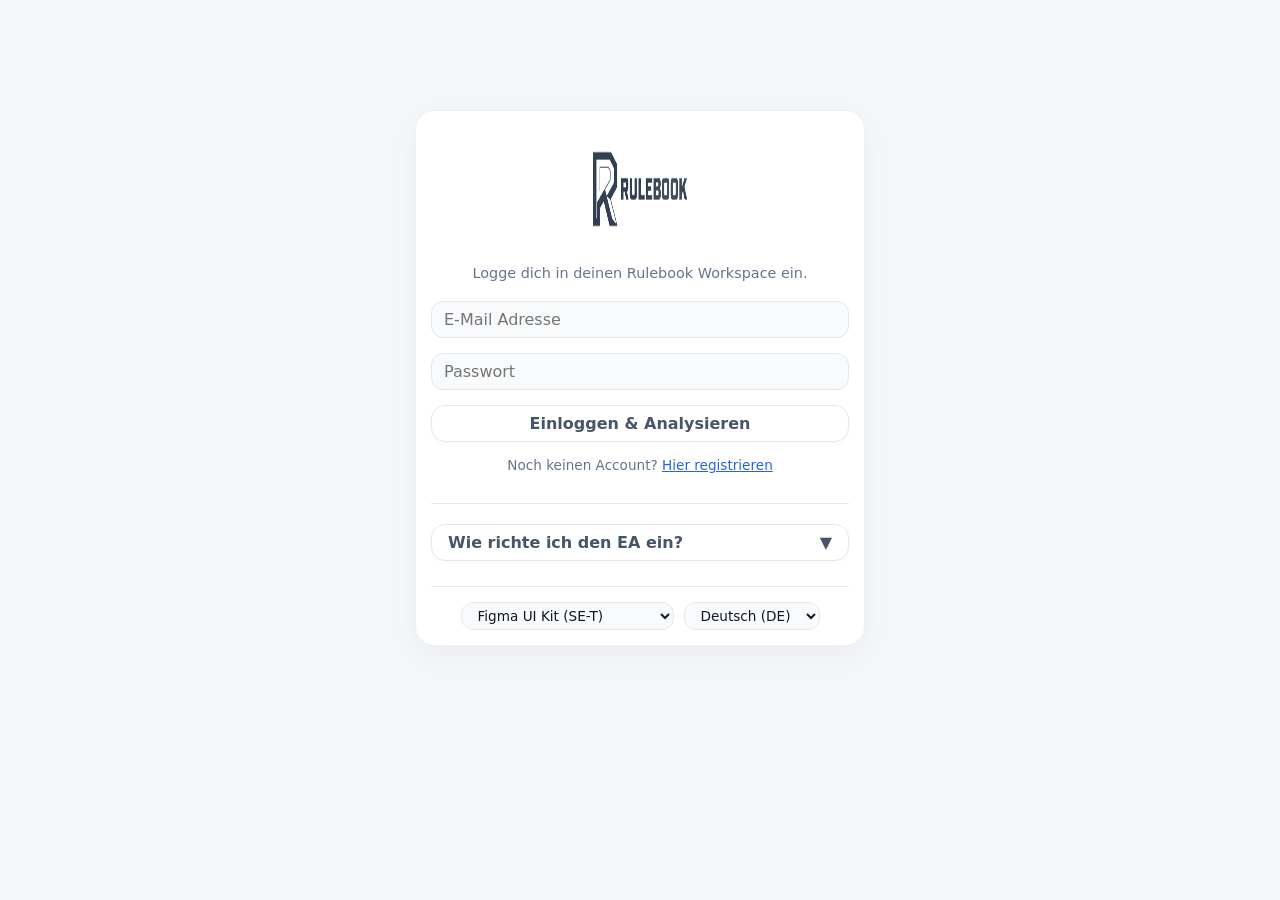
==== commit 96cda4b4: "New UI Design" ====
--- a/index.html
+++ b/index.html
@@ -223,6 +223,7 @@
               cursor: pointer;
             "
           >
+            <option value="figma-ui">Figma UI Kit (SE-T)</option>
             <option value="neo-retro">Rulebook Neo-Retro</option>
             <option value="win95">Windows 95 Classic</option>
             <option value="modern-dark">Modern Dark (Prop Firm)</option>
@@ -333,16 +334,13 @@
                   <!-- Options generated dynamically -->
                 </select>
                 <button
-                  id="delete-account-btn"
+                  id="open-settings-btn"
                   class="secondary-btn"
-                  style="
-                    padding: 6px 10px;
-                    border-color: #ef4444;
-                    color: #ef4444;
-                  "
-                  title="Delete current account"
+                  style="padding: 6px 10px;"
+                  title="Einstellungen"
+                  data-i18n-title="settings_title"
                 >
-                  🗑️
+                  <i class="ph ph-gear-six"></i>
                 </button>
               </div>
 
@@ -352,6 +350,7 @@
                   class="theme-select profile-select"
                   style="padding: 6px"
                 >
+                  <option value="figma-ui">Figma UI Kit</option>
                   <option value="neo-retro">Neo-Retro</option>
                   <option value="win95">Win95 Classic</option>
                   <option value="modern-dark">Modern Dark</option>
@@ -394,30 +393,6 @@
                   <i class="ph ph-sparkle"></i>
                   <span class="sidebar-btn-text" data-i18n="focus_btn"
                     >Focus Mode</span
-                  >
-                </button>
-                <button
-                  id="reset-btn"
-                  style="
-                    flex: 1;
-                    padding: 5px;
-                    border: 1px solid rgba(239, 68, 68, 0.2);
-                    background: transparent;
-                    color: #ef4444;
-                    border-radius: 4px;
-                    display: flex;
-                    align-items: center;
-                    justify-content: center;
-                    gap: 4px;
-                    cursor: pointer;
-                    font-size: 0.75rem;
-                    box-shadow: none;
-                  "
-                  title="Reset Dashboard"
-                >
-                  <i class="ph ph-warning"></i>
-                  <span class="sidebar-btn-text" data-i18n="reset_btn"
-                    >Reset</span
                   >
                 </button>
               </div>
@@ -489,7 +464,15 @@
                 </select>
               </div>
 
-              <div class="top-bar-right">
+              <div class="top-bar-right" style="display: flex; align-items: center; gap: 15px;">
+                <div class="top-bar-search" style="display: flex; align-items: center; position: relative;">
+                  <i class="ph ph-magnifying-glass" style="position: absolute; left: 12px; color: var(--text-muted); font-size: 1rem;"></i>
+                  <input type="text" id="top-search-input" placeholder="Search dashboard..." style="padding-left: 36px; border-radius: 99px; width: 200px; height: 36px; font-size: 0.85rem;" />
+                </div>
+                <div class="user-profile-badge" style="display: flex; align-items: center; gap: 8px; font-size: 0.85rem; font-weight: 600; padding: 4px 12px; border-radius: 99px; background: var(--input-bg); border: 1px solid var(--border-dark);">
+                  <i class="ph-fill ph-user-circle" style="font-size: 1.4rem; color: var(--primary-color);"></i>
+                  <span id="header-username">Rulebook Trader</span>
+                </div>
                 <button
                   id="focus-btn-exit"
                   class="secondary-btn"
@@ -628,19 +611,19 @@
                 <div class="dashboard-grid">
                   <!-- KPIs Row 1 -->
                   <div class="kpi-row">
-                    <div class="kpi-card glass-panel">
+                    <div class="kpi-card hero-blue glass-panel">
                       <h3 data-i18n="kpi_profit">Net Profit</h3>
                       <p id="kpi-profit" class="kpi-value positive">$0.00</p>
                     </div>
-                    <div class="kpi-card glass-panel">
+                    <div class="kpi-card hero-orange glass-panel">
                       <h3 data-i18n="kpi_gain">Gain %</h3>
                       <p id="kpi-gain" class="kpi-value positive">0.00%</p>
                     </div>
-                    <div class="kpi-card glass-panel">
+                    <div class="kpi-card hero-green glass-panel">
                       <h3 data-i18n="kpi_winrate">Win Rate</h3>
                       <p id="kpi-winrate" class="kpi-value">0%</p>
                     </div>
-                    <div class="kpi-card glass-panel">
+                    <div class="kpi-card hero-yellow glass-panel">
                       <h3 data-i18n="kpi_trades">Total Trades</h3>
                       <p id="kpi-trades" class="kpi-value">0</p>
                     </div>
@@ -760,6 +743,7 @@
                         position: relative;
                       "
                       title="Revenge Trades (< 15 mins nach Verlust)"
+                      data-i18n-title="tilt_sub"
                     >
                       <h3 style="font-size: 0.9rem; color: #ef4444">
                         <i class="ph ph-fire"></i>
@@ -2040,13 +2024,13 @@
                     </h3>
 
                     <div id="discipline-leaderboard-tabs" class="leaderboard-tabs">
-                      <button class="leaderboard-tab active" data-cat="fewest_sl_widened">
+                      <button class="leaderboard-tab active" data-cat="fewest_sl_widened" data-i18n-title="lb_tab_fewest_sl_hint" title="Wie oft wurde der Stop Loss diese Woche nachträglich verschoben (weniger ist besser).">
                         <i class="ph ph-shield"></i> <span data-i18n="lb_tab_fewest_sl">Wenigste SL-Änderungen</span>
                       </button>
-                      <button class="leaderboard-tab" data-cat="playbook_compliance">
+                      <button class="leaderboard-tab" data-cat="playbook_compliance" data-i18n-title="lb_tab_compliance_hint" title="Wie genau die eigene Strategie-Checkliste bei bewerteten Trades eingehalten wurde. Erfordert eine Strategie mit Checkliste + bewertete Trades.">
                         <i class="ph ph-clipboard-text"></i> <span data-i18n="lb_tab_compliance">Playbook-Treue</span>
                       </button>
-                      <button class="leaderboard-tab" data-cat="best_winrate">
+                      <button class="leaderboard-tab" data-cat="best_winrate" data-i18n-title="lb_tab_winrate_hint" title="Trefferquote der Woche (Gewinn-Trades / alle Trades).">
                         <i class="ph ph-crosshair-simple"></i> <span data-i18n="lb_tab_winrate">Beste Winrate</span>
                       </button>
                     </div>
@@ -2329,9 +2313,6 @@
             </button>
           </div>
 
-          <!-- Trades of the day, so you don't have to remember what happened -->
-          <div id="journal-modal-trades" style="margin-bottom: 18px;"></div>
-
           <!-- Did you follow your plan? -->
           <div style="margin-bottom: 16px;">
             <div style="font-size: 0.82rem; color: var(--text-muted); margin-bottom: 6px;" data-i18n="journal_plan_q">
@@ -2403,6 +2384,110 @@
             >
               Save Entry
             </button>
+          </div>
+
+          <!-- Trades of the day, shown below the form so the questions are
+               reachable without scrolling past them first -->
+          <div
+            style="
+              margin-top: 18px;
+              padding-top: 14px;
+              border-top: 1px solid var(--border-dark);
+            "
+          >
+            <div style="font-size: 0.82rem; color: var(--text-muted); margin-bottom: 6px;" data-i18n="journal_trades_of_day">
+              Trades des Tages
+            </div>
+            <div id="journal-modal-trades"></div>
+          </div>
+        </div>
+      </div>
+
+      <!-- Settings Modal -->
+      <div id="settings-modal" class="modal-overlay hidden">
+        <div
+          class="modal-content glass-panel"
+          style="
+            width: 100%;
+            max-width: 480px;
+            display: flex;
+            flex-direction: column;
+          "
+        >
+          <div
+            style="
+              display: flex;
+              justify-content: space-between;
+              align-items: center;
+              margin-bottom: 18px;
+            "
+          >
+            <h3 style="margin: 0; display: flex; align-items: center; gap: 8px;">
+              <i class="ph ph-gear-six"></i>
+              <span data-i18n="settings_title">Einstellungen</span>
+            </h3>
+            <button
+              id="settings-modal-close"
+              class="secondary-btn"
+              style="
+                padding: 4px 8px;
+                border: none;
+                background: transparent;
+                font-size: 1.2rem;
+                cursor: pointer;
+              "
+            >
+              &times;
+            </button>
+          </div>
+
+          <!-- Delete account -->
+          <div
+            style="
+              margin-bottom: 20px;
+              padding-bottom: 20px;
+              border-bottom: 1px solid var(--border-dark);
+            "
+          >
+            <div style="font-size: 0.85rem; color: var(--text-muted); margin-bottom: 8px;" data-i18n="settings_delete_account_label">
+              Account löschen
+            </div>
+            <div style="display: flex; gap: 8px;">
+              <select
+                id="settings-delete-account-select"
+                class="profile-select"
+                style="flex: 1; padding: 6px;"
+              ></select>
+              <button
+                id="settings-delete-account-btn"
+                class="secondary-btn"
+                style="padding: 6px 14px; border-color: #ef4444; color: #ef4444; white-space: nowrap;"
+                data-i18n="delete_account_btn"
+              >
+                Löschen
+              </button>
+            </div>
+            <div style="font-size: 0.75rem; color: var(--text-muted); margin-top: 6px;" data-i18n="settings_delete_account_hint">
+              Löscht diesen Account und alle zugehörigen Daten (Trades, Journal, Notizen) permanent.
+            </div>
+          </div>
+
+          <!-- Reset dashboard -->
+          <div>
+            <div style="font-size: 0.85rem; color: var(--text-muted); margin-bottom: 8px;" data-i18n="settings_reset_label">
+              Dashboard zurücksetzen
+            </div>
+            <button
+              id="settings-reset-btn"
+              class="secondary-btn"
+              style="width: 100%; padding: 8px; border-color: #ef4444; color: #ef4444; display: flex; align-items: center; justify-content: center; gap: 6px;"
+            >
+              <i class="ph ph-warning"></i>
+              <span class="sidebar-btn-text" data-i18n="reset_btn">Reset</span>
+            </button>
+            <div style="font-size: 0.75rem; color: var(--text-muted); margin-top: 6px;" data-i18n="settings_reset_hint">
+              Löscht alle Trades des aktuell aktiven Accounts im Dashboard (dein MT5 bleibt unangetastet). Der EA synchronisiert innerhalb von 60s neu.
+            </div>
           </div>
         </div>
       </div>
--- a/style.css
+++ b/style.css
@@ -13,6 +13,8 @@
   --primary-hover: #333333;
   --success: #39ff14;
   --danger: #ff0055;
+  --accent-color: #39ff14;
+  --accent-glow: rgba(57, 255, 20, 0.15);
   --input-bg: #000000;
   --input-text: #39ff14;
   --panel-radius: 6px;
@@ -35,6 +37,8 @@
   --primary-hover: #dfdfdf;
   --success: #008000;
   --danger: #ff0000;
+  --accent-color: #000080;
+  --accent-glow: rgba(0, 0, 128, 0.15);
   --input-bg: #ffffff;
   --input-text: #000000;
   --panel-radius: 0px;
@@ -63,6 +67,8 @@
   --primary-hover: #2563eb;
   --success: #10b981;
   --danger: #ef4444;
+  --accent-color: #3b82f6;
+  --accent-glow: rgba(59, 130, 246, 0.15);
   --input-bg: #0f172a;
   --input-text: #f8fafc;
   --panel-radius: 12px;
@@ -86,6 +92,8 @@
   --primary-hover: #2563eb;
   --success: #10b981;
   --danger: #ef4444;
+  --accent-color: #3b82f6;
+  --accent-glow: rgba(59, 130, 246, 0.12);
   --input-bg: #f1f5f9;
   --input-text: #0f172a;
   --panel-radius: 12px;
@@ -93,6 +101,227 @@
     0 4px 6px -1px rgb(0 0 0 / 0.05), 0 2px 4px -2px rgb(0 0 0 / 0.05);
   --font-family: "Inter", sans-serif;
   --panel-border: 1px solid var(--border-light);
+}
+
+/* == FIGMA UI KIT (SE-T / Modern Dashboard) Theme ============================ */
+:root[data-theme="figma-ui"] {
+  --bg-color: #f3f5f9;
+  --panel-bg: #ffffff;
+  --text-main: #1e293b;
+  --text-muted: #64748b;
+  --border-light: #f1f5f9;
+  --border-dark: #e2e8f0;
+  --border-darker: #cbd5e1;
+  --title-bg: transparent;
+  --title-text: #0f172a;
+  --primary-color: #3b82f6;
+  --primary-hover: #2563eb;
+  --success: #10b981;
+  --danger: #ef4444;
+  --accent-color: #3b82f6;
+  --accent-glow: rgba(59, 130, 246, 0.15);
+  --input-bg: #f8fafc;
+  --input-text: #0f172a;
+  --panel-radius: 20px;
+  --panel-shadow: 0 10px 30px rgba(15, 23, 42, 0.04), 0 2px 8px rgba(15, 23, 42, 0.02);
+  --font-family: "Inter", system-ui, -apple-system, sans-serif;
+  --panel-border: 1px solid #eef2f6;
+}
+
+:root[data-theme="figma-ui"] body {
+  background: #f4f6f9;
+  color: #1e293b;
+}
+
+:root[data-theme="figma-ui"] .glass-panel {
+  background: #ffffff;
+  border: 1px solid #eef2f6;
+  border-radius: 20px;
+  box-shadow: 0 10px 30px rgba(15, 23, 42, 0.04);
+}
+
+:root[data-theme="figma-ui"] .sidebar {
+  background: #ffffff;
+  border: 1px solid #eef2f6;
+  border-radius: 24px;
+  box-shadow: 0 10px 30px rgba(15, 23, 42, 0.04);
+}
+
+:root[data-theme="figma-ui"] .sidebar-nav-item {
+  border-radius: 14px;
+  margin: 3px 6px;
+  color: #64748b;
+  font-weight: 500;
+  border: none;
+  transition: all 0.25s cubic-bezier(0.16, 1, 0.3, 1);
+}
+
+:root[data-theme="figma-ui"] .sidebar-nav-item:hover {
+  background: #f1f5f9;
+  color: #0f172a;
+}
+
+:root[data-theme="figma-ui"] .sidebar-nav-item.active {
+  background: #3b82f6;
+  color: #ffffff !important;
+  box-shadow: 0 8px 20px rgba(59, 130, 246, 0.35);
+  font-weight: 600;
+}
+
+:root[data-theme="figma-ui"] .sidebar-nav-item.active i {
+  color: #ffffff !important;
+}
+
+:root[data-theme="figma-ui"] .kpi-card {
+  background: #ffffff;
+  border: 1px solid #eef2f6;
+  border-radius: 20px;
+  box-shadow: 0 8px 24px rgba(15, 23, 42, 0.03);
+  padding: 16px 14px;
+  transition: transform 0.25s cubic-bezier(0.16, 1, 0.3, 1), box-shadow 0.25s ease;
+}
+
+:root[data-theme="figma-ui"] .kpi-card:hover {
+  transform: translateY(-4px);
+  box-shadow: 0 14px 32px rgba(15, 23, 42, 0.08);
+}
+
+:root[data-theme="figma-ui"] .kpi-card h3 {
+  color: #64748b;
+  font-size: 0.78rem;
+  font-weight: 600;
+  text-transform: uppercase;
+  letter-spacing: 0.04em;
+}
+
+:root[data-theme="figma-ui"] .kpi-value {
+  color: #0f172a;
+  font-weight: 700;
+}
+
+:root[data-theme="figma-ui"] button,
+:root[data-theme="figma-ui"] .filter-btn,
+:root[data-theme="figma-ui"] .primary-btn,
+:root[data-theme="figma-ui"] .secondary-btn {
+  border-radius: 14px;
+  border: 1px solid #e2e8f0;
+  background: #ffffff;
+  color: #475569;
+  font-weight: 600;
+  box-shadow: 0 2px 6px rgba(0, 0, 0, 0.02);
+  transition: all 0.2s ease;
+}
+
+:root[data-theme="figma-ui"] button:hover,
+:root[data-theme="figma-ui"] .filter-btn:hover,
+:root[data-theme="figma-ui"] .secondary-btn:hover {
+  background: #f8fafc;
+  color: #0f172a;
+  border-color: #cbd5e1;
+}
+
+:root[data-theme="figma-ui"] .filter-btn.active,
+:root[data-theme="figma-ui"] .primary-btn {
+  background: #3b82f6;
+  color: #ffffff !important;
+  border-color: #3b82f6;
+  box-shadow: 0 6px 18px rgba(59, 130, 246, 0.3);
+}
+
+:root[data-theme="figma-ui"] input,
+:root[data-theme="figma-ui"] select,
+:root[data-theme="figma-ui"] .profile-select {
+  border-radius: 12px;
+  background: #f8fafc;
+  border: 1px solid #e2e8f0;
+  color: #0f172a;
+  padding: 8px 12px;
+  box-shadow: none;
+}
+
+:root[data-theme="figma-ui"] input:focus,
+:root[data-theme="figma-ui"] select:focus {
+  border-color: #3b82f6;
+  background: #ffffff;
+  box-shadow: 0 0 0 3px rgba(59, 130, 246, 0.15);
+}
+
+/* Figma Hero Accent Cards */
+:root[data-theme="figma-ui"] .kpi-card.hero-blue {
+  background: linear-gradient(135deg, #2563eb 0%, #3b82f6 100%);
+  color: #ffffff;
+  border: none;
+}
+:root[data-theme="figma-ui"] .kpi-card.hero-blue h3,
+:root[data-theme="figma-ui"] .kpi-card.hero-blue .kpi-value,
+:root[data-theme="figma-ui"] .kpi-card.hero-blue span {
+  color: #ffffff !important;
+}
+
+:root[data-theme="figma-ui"] .kpi-card.hero-orange {
+  background: linear-gradient(135deg, #ea580c 0%, #f97316 100%);
+  color: #ffffff;
+  border: none;
+}
+:root[data-theme="figma-ui"] .kpi-card.hero-orange h3,
+:root[data-theme="figma-ui"] .kpi-card.hero-orange .kpi-value,
+:root[data-theme="figma-ui"] .kpi-card.hero-orange span {
+  color: #ffffff !important;
+}
+
+:root[data-theme="figma-ui"] .kpi-card.hero-green {
+  background: linear-gradient(135deg, #059669 0%, #10b981 100%);
+  color: #ffffff;
+  border: none;
+}
+:root[data-theme="figma-ui"] .kpi-card.hero-green h3,
+:root[data-theme="figma-ui"] .kpi-card.hero-green .kpi-value,
+:root[data-theme="figma-ui"] .kpi-card.hero-green span {
+  color: #ffffff !important;
+}
+
+:root[data-theme="figma-ui"] .kpi-card.hero-yellow {
+  background: linear-gradient(135deg, #d97706 0%, #f59e0b 100%);
+  color: #ffffff;
+  border: none;
+}
+:root[data-theme="figma-ui"] .kpi-card.hero-yellow h3,
+:root[data-theme="figma-ui"] .kpi-card.hero-yellow .kpi-value,
+:root[data-theme="figma-ui"] .kpi-card.hero-yellow span {
+  color: #ffffff !important;
+}
+
+:root[data-theme="figma-ui"] .top-bar {
+  background: #ffffff;
+  border: 1px solid #eef2f6;
+  border-radius: 20px;
+  padding: 12px 20px;
+  box-shadow: 0 10px 30px rgba(15, 23, 42, 0.04);
+  margin-bottom: 20px;
+}
+
+:root[data-theme="figma-ui"] #trades-table,
+:root[data-theme="figma-ui"] #daily-stats-table {
+  border-radius: 14px;
+  overflow: hidden;
+  border: 1px solid #eef2f6;
+}
+
+:root[data-theme="figma-ui"] table th {
+  background: #f8fafc;
+  color: #64748b;
+  border-bottom: 1px solid #e2e8f0;
+  font-weight: 600;
+  text-transform: uppercase;
+  font-size: 0.75rem;
+}
+
+:root[data-theme="figma-ui"] table td {
+  border-bottom: 1px solid #f1f5f9;
+}
+
+:root[data-theme="figma-ui"] table tbody tr:hover {
+  background: #f8fafc !important;
 }
 
 /* == QUANTUM Theme ============================================ */
@@ -110,6 +339,8 @@
   --primary-hover: #38bdf8;
   --success: #34d399;
   --danger: #f87171;
+  --accent-color: #38bdf8;
+  --accent-glow: rgba(56, 189, 248, 0.18);
   --input-bg: rgba(4, 12, 24, 0.8);
   --input-text: #e8f4fd;
   --panel-radius: 16px;
@@ -215,6 +446,14 @@
   background: rgba(14, 165, 233, 0.16);
   border-color: rgba(56, 189, 248, 0.4);
   box-shadow: 0 0 18px rgba(14, 165, 233, 0.22);
+}
+:root[data-theme="quantum"] .journal-choice-btn.active,
+:root[data-theme="quantum"] .psych-cat-btn.active {
+  background: rgba(56, 189, 248, 0.22);
+  border-color: #38bdf8;
+  color: #38bdf8;
+  font-weight: bold;
+  box-shadow: 0 0 14px rgba(56, 189, 248, 0.22);
 }
 :root[data-theme="quantum"] .filter-btn {
   background: rgba(5, 14, 28, 0.65);
@@ -1432,6 +1671,10 @@
   gap: 20px;
   flex-wrap: wrap;
   padding: 10px 0;
+  position: sticky;
+  top: 0;
+  z-index: 50;
+  background: var(--bg-color);
 }
 
 .top-bar-left {
@@ -2288,6 +2531,16 @@
   color: var(--accent-color);
   font-weight: bold;
 }
+.journal-choice-btn:disabled {
+  opacity: 0.45;
+  cursor: not-allowed;
+}
+.psych-cat-btn.active {
+  background: var(--accent-glow);
+  border-color: var(--accent-color);
+  color: var(--accent-color);
+  font-weight: bold;
+}
 .journal-state-btn {
   padding: 6px 12px;
   min-width: 36px;
@@ -2389,7 +2642,8 @@
 .checklist-grade-popover {
   position: absolute;
   z-index: 200;
-  background: var(--bg-panel, #12161c);
+  background: var(--panel-bg);
+  color: var(--text-main);
   border: 1px solid var(--border-dark);
   border-radius: 10px;
   box-shadow: 0 8px 24px rgba(0, 0, 0, 0.4);
@@ -2407,6 +2661,11 @@
 .checklist-grade-row input[type="checkbox"] {
   margin-top: 2px;
   flex-shrink: 0;
+  width: auto;
+}
+.checklist-grade-row span {
+  flex: 1;
+  min-width: 0;
 }
 
 /* --- CLICKABLE HASHTAGS --- */
@@ -2417,6 +2676,43 @@
 }
 .hashtag-link:hover {
   text-decoration: underline;
+}
+
+.mention-link {
+  color: #f59e0b;
+  cursor: pointer;
+  font-weight: 600;
+}
+.mention-link:hover {
+  text-decoration: underline;
+}
+
+.mention-autocomplete {
+  position: absolute;
+  z-index: 300;
+  background: var(--panel-bg, #12161c);
+  border: 1px solid var(--border-dark);
+  border-radius: 8px;
+  box-shadow: 0 8px 24px rgba(0, 0, 0, 0.4);
+  padding: 4px;
+  max-height: 220px;
+  overflow-y: auto;
+}
+.mention-autocomplete-item {
+  padding: 6px 10px;
+  font-size: 0.85rem;
+  color: var(--text-main);
+  cursor: pointer;
+  border-radius: 6px;
+  white-space: nowrap;
+}
+.mention-autocomplete-item:hover {
+  background: var(--accent-glow);
+}
+.mention-autocomplete-at {
+  color: #f59e0b;
+  font-weight: 600;
+  margin-right: 1px;
 }
 
 .hashtag-filter-bar {
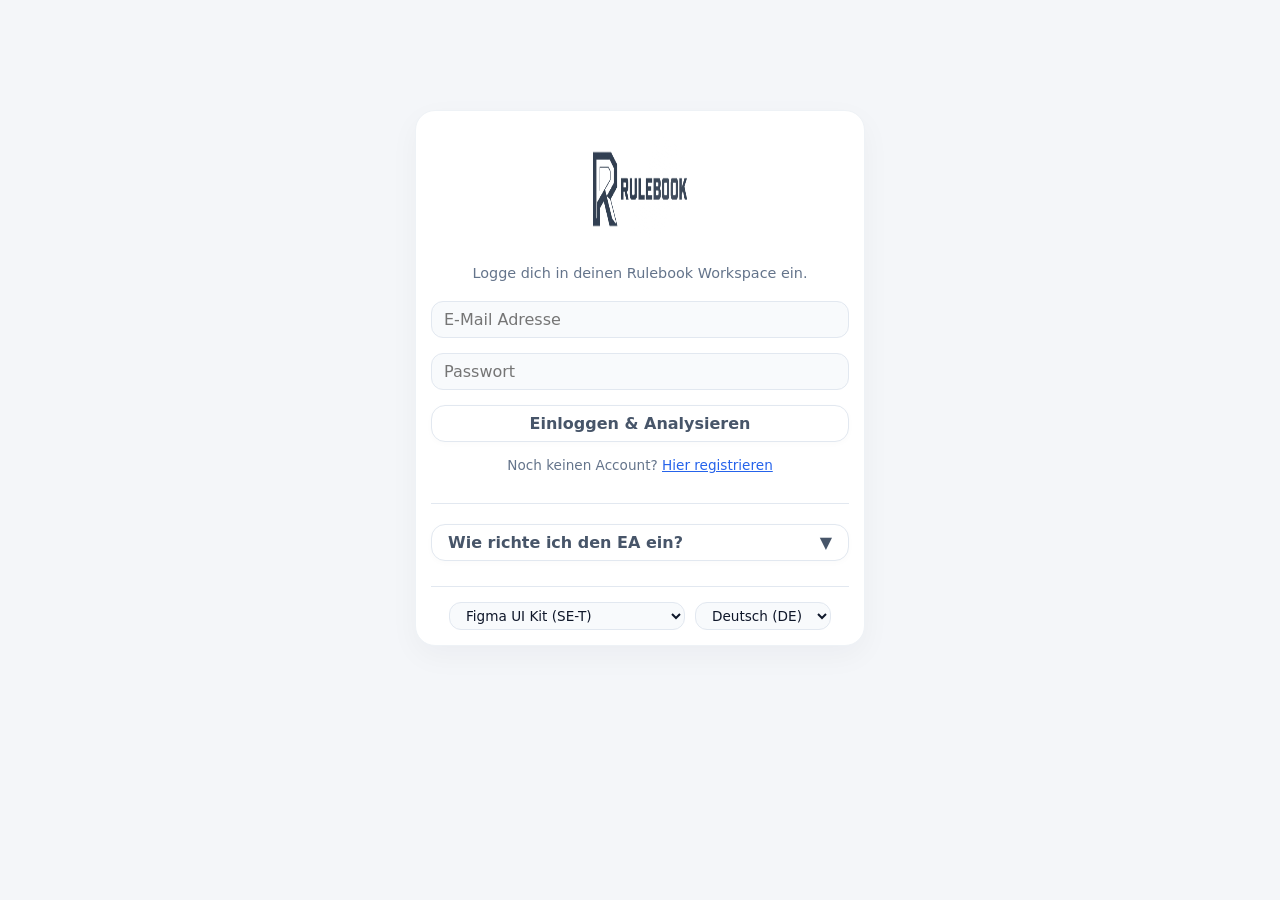
==== commit 31d774a3: "UI Design iOS Apple" ====
--- a/index.html
+++ b/index.html
@@ -223,6 +223,7 @@
               cursor: pointer;
             "
           >
+            <option value="ios-glass">Apple iOS / iPadOS Glass 🍎</option>
             <option value="figma-ui">Figma UI Kit (SE-T)</option>
             <option value="neo-retro">Rulebook Neo-Retro</option>
             <option value="win95">Windows 95 Classic</option>
@@ -350,6 +351,7 @@
                   class="theme-select profile-select"
                   style="padding: 6px"
                 >
+                  <option value="ios-glass">iOS Glass 🍎</option>
                   <option value="figma-ui">Figma UI Kit</option>
                   <option value="neo-retro">Neo-Retro</option>
                   <option value="win95">Win95 Classic</option>
--- a/style.css
+++ b/style.css
@@ -103,6 +103,187 @@
   --panel-border: 1px solid var(--border-light);
 }
 
+/* == APPLE iOS & iPadOS LIQUID GLASS Theme ============================ */
+:root[data-theme="ios-glass"] {
+  --bg-color: #0b1329;
+  --panel-bg: rgba(255, 255, 255, 0.08);
+  --text-main: #f8fafc;
+  --text-muted: #94a3b8;
+  --border-light: rgba(255, 255, 255, 0.18);
+  --border-dark: rgba(255, 255, 255, 0.09);
+  --border-darker: #070d1e;
+  --title-bg: transparent;
+  --title-text: #ffffff;
+  --primary-color: #007aff;
+  --primary-hover: #0062cc;
+  --success: #34c759;
+  --danger: #ff3b30;
+  --accent-color: #007aff;
+  --accent-glow: rgba(0, 122, 255, 0.3);
+  --input-bg: rgba(255, 255, 255, 0.12);
+  --input-text: #ffffff;
+  --panel-radius: 26px;
+  --panel-shadow: 0 20px 50px rgba(0, 0, 0, 0.4), inset 0 1px 0 rgba(255, 255, 255, 0.25);
+  --font-family: -apple-system, BlinkMacSystemFont, "SF Pro Display", "SF Pro Text", "Inter", sans-serif;
+  --panel-border: 1px solid rgba(255, 255, 255, 0.15);
+}
+
+:root[data-theme="ios-glass"] body {
+  background: radial-gradient(circle at 15% 15%, #1e1b4b 0%, #0f172a 40%, #090d16 100%),
+              radial-gradient(circle at 85% 85%, #0284c7 0%, transparent 45%);
+  background-attachment: fixed;
+  color: #f8fafc;
+}
+
+:root[data-theme="ios-glass"] .glass-panel {
+  background: rgba(255, 255, 255, 0.07);
+  backdrop-filter: blur(32px) saturate(210%);
+  -webkit-backdrop-filter: blur(32px) saturate(210%);
+  border: 1px solid rgba(255, 255, 255, 0.15);
+  border-top-color: rgba(255, 255, 255, 0.3);
+  border-radius: 26px;
+  box-shadow: 0 20px 40px rgba(0, 0, 0, 0.35), inset 0 1px 0 rgba(255, 255, 255, 0.2);
+}
+
+:root[data-theme="ios-glass"] .sidebar {
+  background: rgba(255, 255, 255, 0.08);
+  backdrop-filter: blur(36px) saturate(220%);
+  -webkit-backdrop-filter: blur(36px) saturate(220%);
+  border: 1px solid rgba(255, 255, 255, 0.18);
+  border-top-color: rgba(255, 255, 255, 0.35);
+  border-radius: 28px;
+  box-shadow: 0 24px 48px rgba(0, 0, 0, 0.4);
+}
+
+:root[data-theme="ios-glass"] .sidebar-nav-item {
+  border-radius: 18px;
+  margin: 4px 8px;
+  color: #cbd5e1;
+  font-weight: 500;
+  border: none;
+  transition: all 0.25s ease;
+}
+
+:root[data-theme="ios-glass"] .sidebar-nav-item:hover {
+  background: rgba(255, 255, 255, 0.12);
+  color: #ffffff;
+}
+
+:root[data-theme="ios-glass"] .sidebar-nav-item.active {
+  background: linear-gradient(135deg, #007aff 0%, #0056b3 100%);
+  color: #ffffff !important;
+  box-shadow: 0 8px 24px rgba(0, 122, 255, 0.45);
+  font-weight: 600;
+}
+
+:root[data-theme="ios-glass"] .kpi-card {
+  background: rgba(255, 255, 255, 0.08);
+  backdrop-filter: blur(28px) saturate(190%);
+  -webkit-backdrop-filter: blur(28px) saturate(190%);
+  border: 1px solid rgba(255, 255, 255, 0.16);
+  border-top-color: rgba(255, 255, 255, 0.32);
+  border-radius: 24px;
+  box-shadow: 0 12px 30px rgba(0, 0, 0, 0.25), inset 0 1px 0 rgba(255, 255, 255, 0.25);
+  padding: 18px 16px;
+  transition: transform 0.3s cubic-bezier(0.16, 1, 0.3, 1), box-shadow 0.3s ease;
+}
+
+:root[data-theme="ios-glass"] .kpi-card:hover {
+  transform: translateY(-4px) scale(1.02);
+  box-shadow: 0 20px 40px rgba(0, 0, 0, 0.4), 0 0 20px rgba(0, 122, 255, 0.25);
+}
+
+:root[data-theme="ios-glass"] .kpi-card h3 {
+  color: #94a3b8;
+  font-size: 0.78rem;
+  font-weight: 600;
+  text-transform: uppercase;
+  letter-spacing: 0.05em;
+}
+
+:root[data-theme="ios-glass"] .kpi-value {
+  color: #ffffff;
+  font-weight: 700;
+  text-shadow: 0 2px 10px rgba(0, 0, 0, 0.3);
+}
+
+:root[data-theme="ios-glass"] button,
+:root[data-theme="ios-glass"] .filter-btn,
+:root[data-theme="ios-glass"] .primary-btn,
+:root[data-theme="ios-glass"] .secondary-btn {
+  border-radius: 18px;
+  border: 1px solid rgba(255, 255, 255, 0.15);
+  background: rgba(255, 255, 255, 0.1);
+  backdrop-filter: blur(20px);
+  color: #f1f5f9;
+  font-weight: 600;
+  transition: all 0.2s ease;
+}
+
+:root[data-theme="ios-glass"] button:hover,
+:root[data-theme="ios-glass"] .filter-btn:hover,
+:root[data-theme="ios-glass"] .secondary-btn:hover {
+  background: rgba(255, 255, 255, 0.2);
+  color: #ffffff;
+  border-color: rgba(255, 255, 255, 0.3);
+}
+
+:root[data-theme="ios-glass"] .filter-btn.active,
+:root[data-theme="ios-glass"] .primary-btn {
+  background: linear-gradient(135deg, #007aff 0%, #0062cc 100%);
+  color: #ffffff !important;
+  border-color: rgba(255, 255, 255, 0.3);
+  box-shadow: 0 6px 20px rgba(0, 122, 255, 0.4);
+}
+
+:root[data-theme="ios-glass"] input,
+:root[data-theme="ios-glass"] select,
+:root[data-theme="ios-glass"] .profile-select {
+  border-radius: 16px;
+  background: rgba(255, 255, 255, 0.12);
+  backdrop-filter: blur(20px);
+  border: 1px solid rgba(255, 255, 255, 0.18);
+  color: #ffffff;
+  padding: 8px 14px;
+  box-shadow: none;
+}
+
+:root[data-theme="ios-glass"] input:focus,
+:root[data-theme="ios-glass"] select:focus {
+  border-color: #007aff;
+  box-shadow: 0 0 0 3px rgba(0, 122, 255, 0.3);
+  outline: none;
+}
+
+:root[data-theme="ios-glass"] .top-bar {
+  background: rgba(255, 255, 255, 0.08);
+  backdrop-filter: blur(32px) saturate(200%);
+  -webkit-backdrop-filter: blur(32px) saturate(200%);
+  border: 1px solid rgba(255, 255, 255, 0.18);
+  border-top-color: rgba(255, 255, 255, 0.35);
+  border-radius: 26px;
+  padding: 12px 20px;
+  box-shadow: 0 16px 36px rgba(0, 0, 0, 0.3);
+  margin-bottom: 20px;
+}
+
+:root[data-theme="ios-glass"] table th {
+  background: rgba(255, 255, 255, 0.08);
+  color: #94a3b8;
+  border-bottom: 1px solid rgba(255, 255, 255, 0.12);
+  font-weight: 600;
+  text-transform: uppercase;
+  font-size: 0.75rem;
+}
+
+:root[data-theme="ios-glass"] table td {
+  border-bottom: 1px solid rgba(255, 255, 255, 0.06);
+}
+
+:root[data-theme="ios-glass"] table tbody tr:hover {
+  background: rgba(255, 255, 255, 0.08) !important;
+}
+
 /* == FIGMA UI KIT (SE-T / Modern Dashboard) Theme ============================ */
 :root[data-theme="figma-ui"] {
   --bg-color: #f3f5f9;
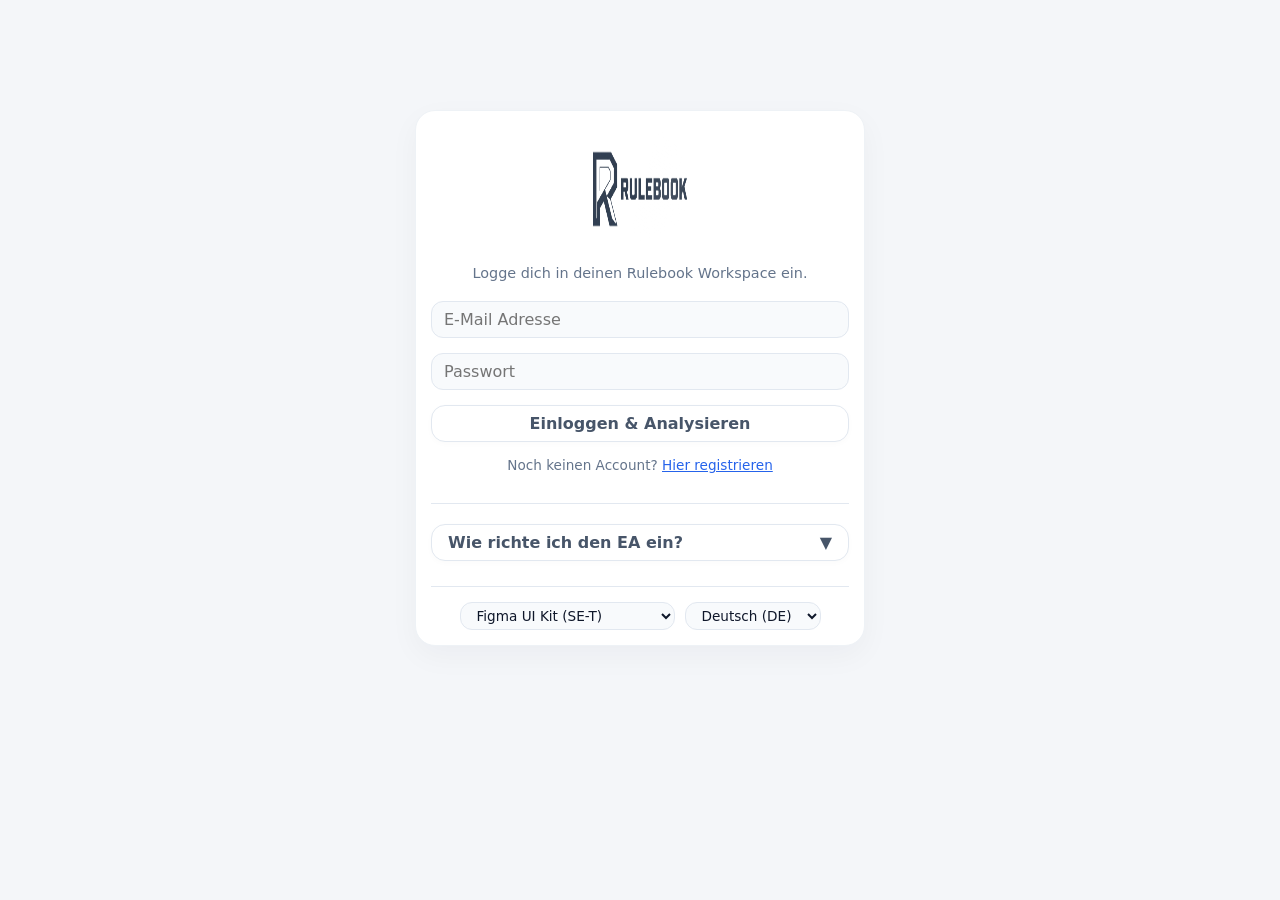
==== commit cf30ea68: "Dashboard Fixes" ====
--- a/index.html
+++ b/index.html
@@ -223,7 +223,7 @@
               cursor: pointer;
             "
           >
-            <option value="ios-glass">Apple iOS / iPadOS Glass 🍎</option>
+            <option value="ios-glass">Apple iOS / iPadOS Glass</option>
             <option value="figma-ui">Figma UI Kit (SE-T)</option>
             <option value="neo-retro">Rulebook Neo-Retro</option>
             <option value="win95">Windows 95 Classic</option>
@@ -351,7 +351,7 @@
                   class="theme-select profile-select"
                   style="padding: 6px"
                 >
-                  <option value="ios-glass">iOS Glass 🍎</option>
+                  <option value="ios-glass">iOS Glass</option>
                   <option value="figma-ui">Figma UI Kit</option>
                   <option value="neo-retro">Neo-Retro</option>
                   <option value="win95">Win95 Classic</option>
@@ -467,14 +467,6 @@
               </div>
 
               <div class="top-bar-right" style="display: flex; align-items: center; gap: 15px;">
-                <div class="top-bar-search" style="display: flex; align-items: center; position: relative;">
-                  <i class="ph ph-magnifying-glass" style="position: absolute; left: 12px; color: var(--text-muted); font-size: 1rem;"></i>
-                  <input type="text" id="top-search-input" placeholder="Search dashboard..." style="padding-left: 36px; border-radius: 99px; width: 200px; height: 36px; font-size: 0.85rem;" />
-                </div>
-                <div class="user-profile-badge" style="display: flex; align-items: center; gap: 8px; font-size: 0.85rem; font-weight: 600; padding: 4px 12px; border-radius: 99px; background: var(--input-bg); border: 1px solid var(--border-dark);">
-                  <i class="ph-fill ph-user-circle" style="font-size: 1.4rem; color: var(--primary-color);"></i>
-                  <span id="header-username">Rulebook Trader</span>
-                </div>
                 <button
                   id="focus-btn-exit"
                   class="secondary-btn"
--- a/style.css
+++ b/style.css
@@ -255,6 +255,11 @@
   outline: none;
 }
 
+:root[data-theme="ios-glass"] option {
+  background: #0b1329;
+  color: #ffffff;
+}
+
 :root[data-theme="ios-glass"] .top-bar {
   background: rgba(255, 255, 255, 0.08);
   backdrop-filter: blur(32px) saturate(200%);
